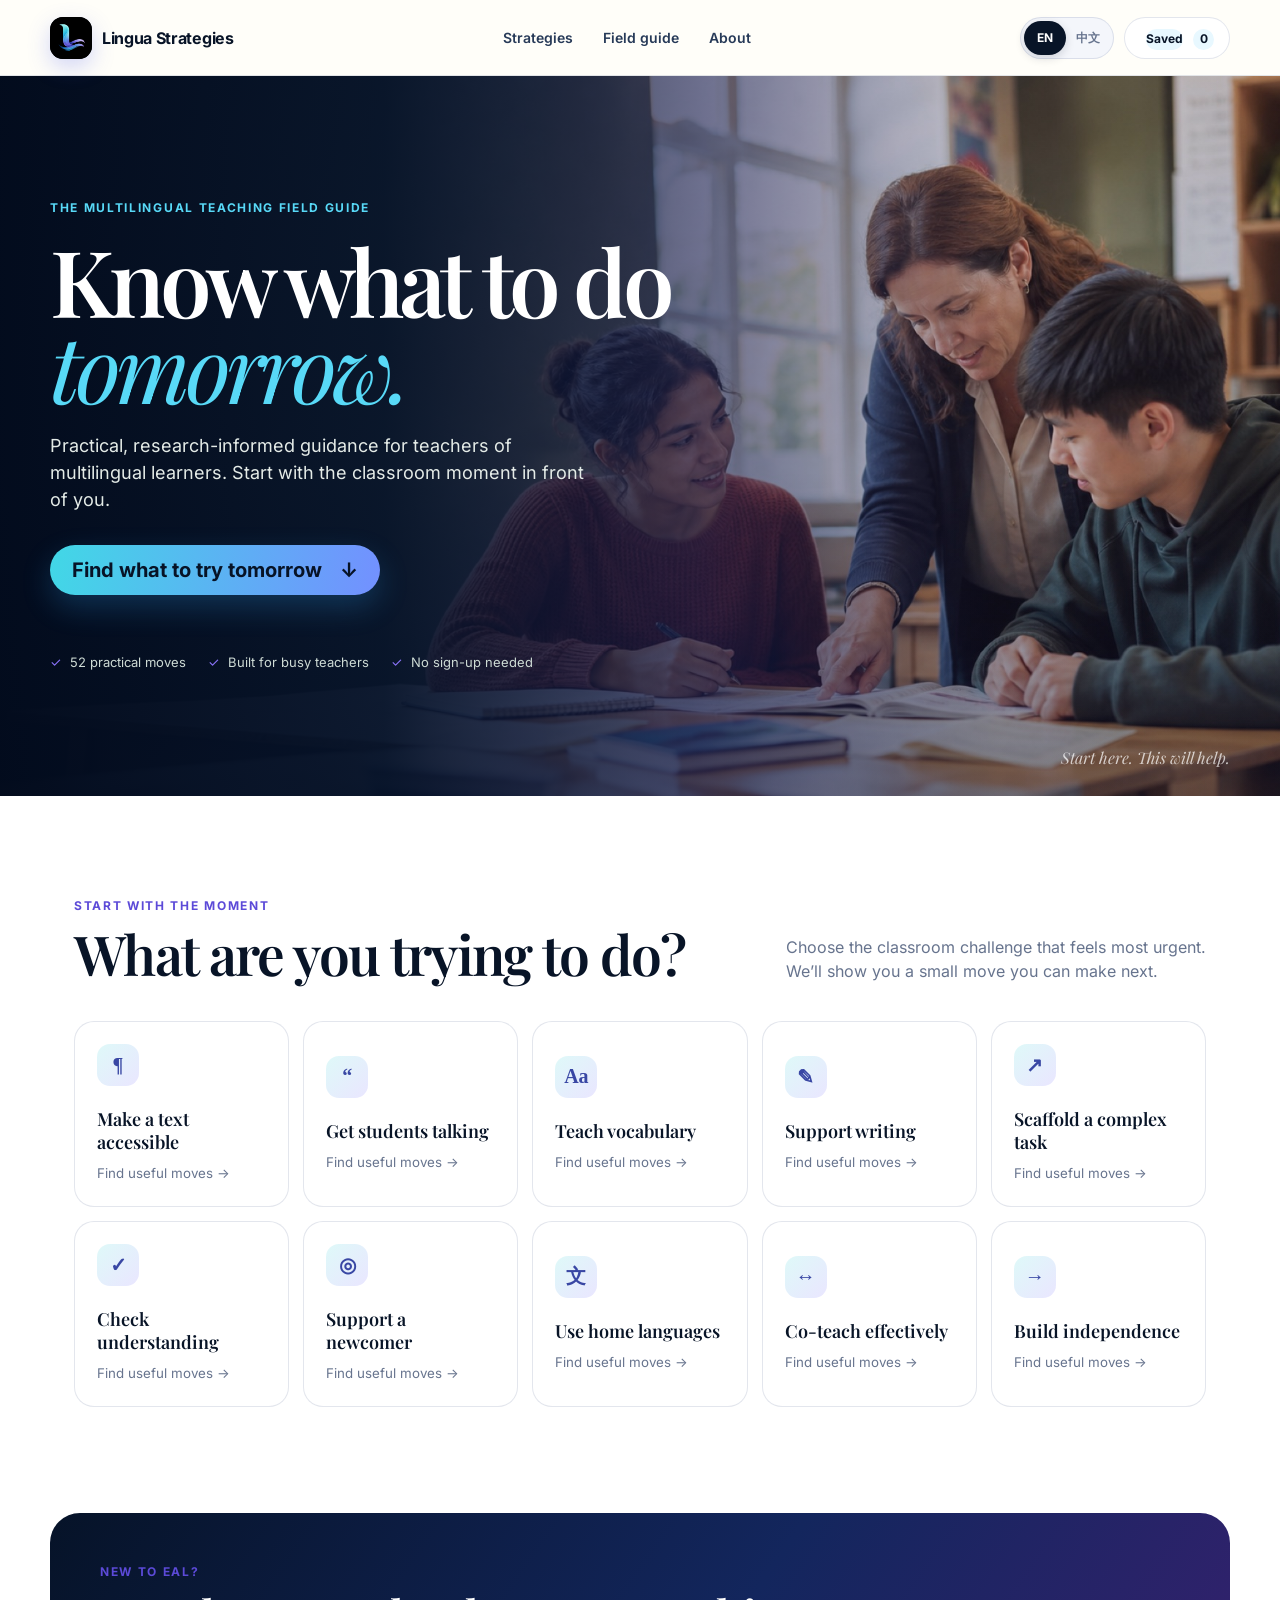
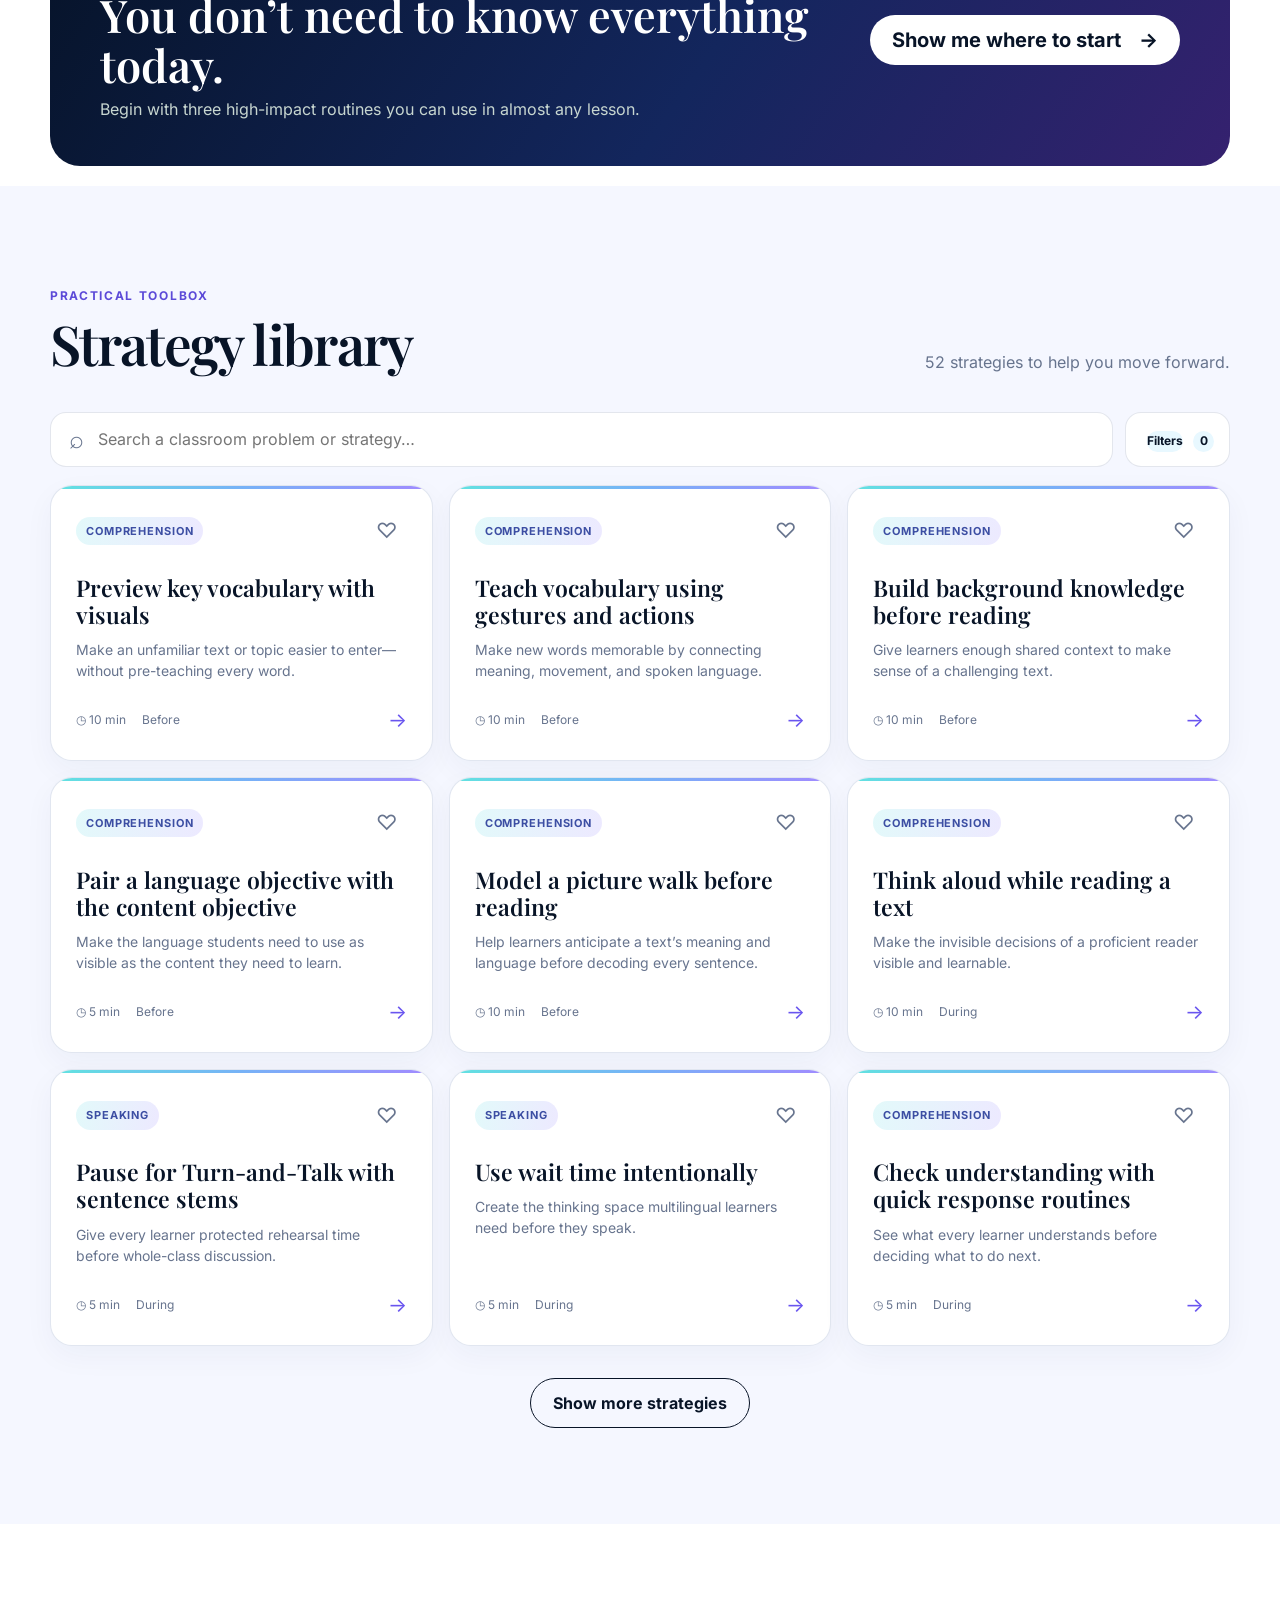
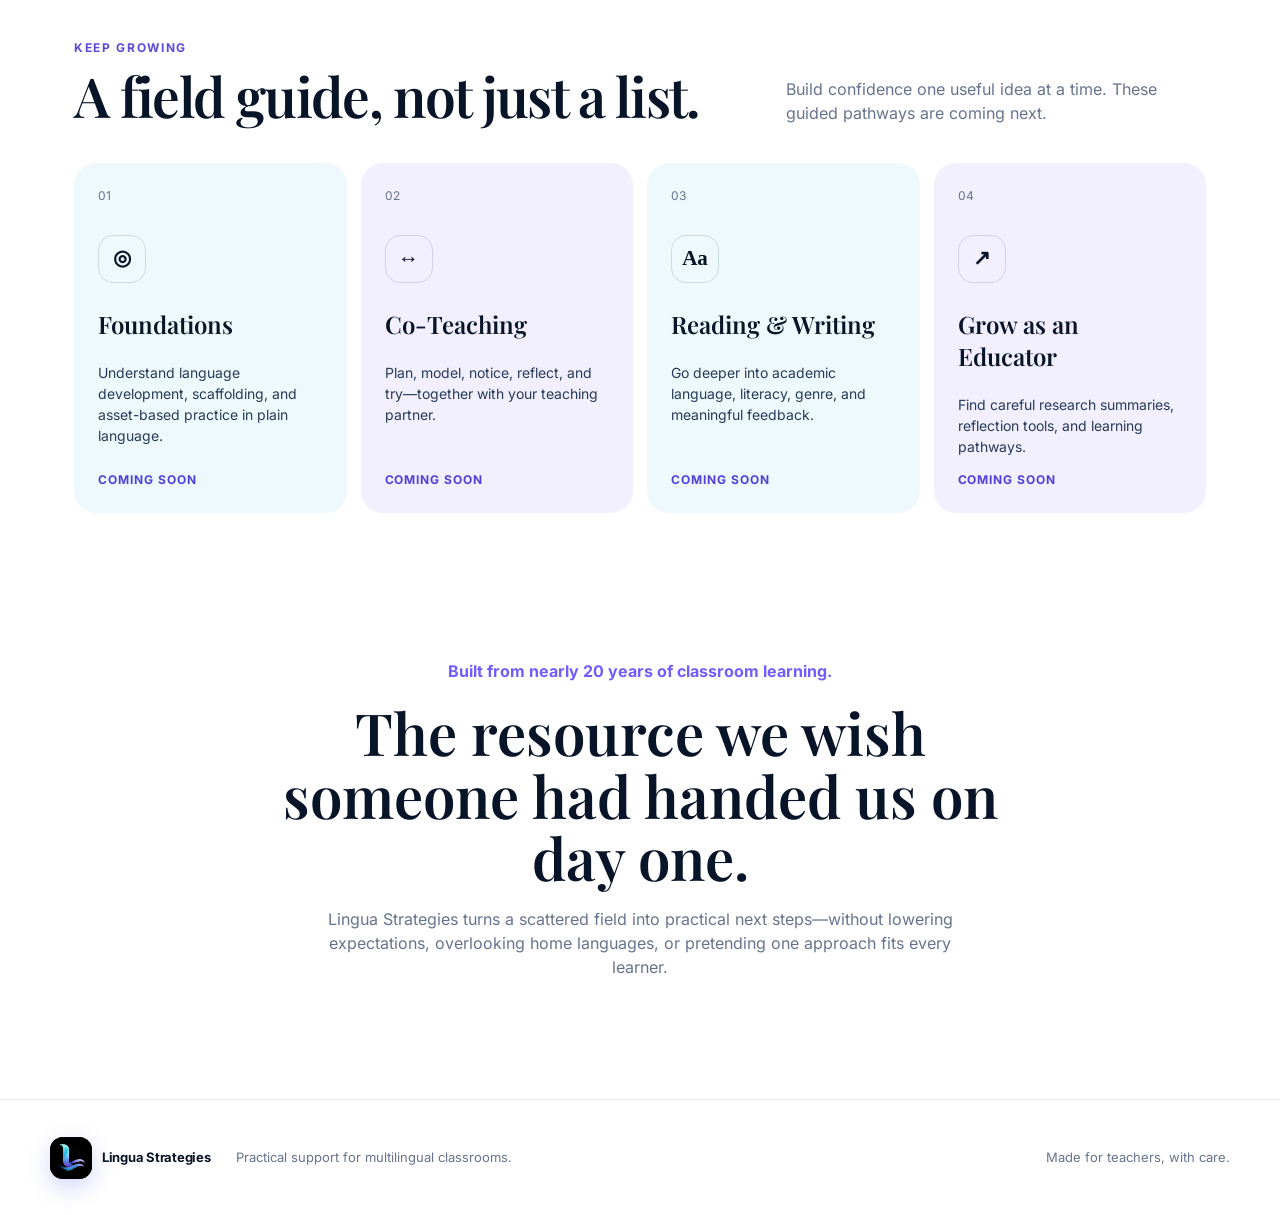
==== index.html @ c23dcd8a "Launch Lingua Strategies bilingual field guide" ====
<!doctype html>
<html lang="en">
<head>
  <meta charset="UTF-8" />
  <meta name="viewport" content="width=device-width, initial-scale=1.0" />
  <meta name="description" content="Practical, research-informed guidance for teachers of multilingual learners." />
  <title>Lingua Strategies — Know what to try tomorrow</title>
  <link rel="stylesheet" href="styles.css" />
</head>
<body>
  <header class="site-header">
    <a class="brand" href="#home" aria-label="Lingua Strategies home"><span class="brand-mark"><img src="assets/lingua-logo.png" alt="" width="40" height="40" /></span><span>Lingua Strategies</span></a>
    <nav aria-label="Main navigation">
      <a href="#strategies" data-en="Strategies" data-zh="教学策略">Strategies</a><a href="#field-guide" data-en="Field guide" data-zh="成长指南">Field guide</a><a href="#about" data-en="About" data-zh="关于">About</a>
    </nav>
    <div class="header-actions"><div class="language-switch" role="group" aria-label="Language"><button type="button" data-locale="en" class="active">EN</button><button type="button" data-locale="zh">中文</button></div><button class="saved-button" id="savedButton" type="button" aria-label="Show saved strategies"><span id="savedLabel">Saved</span> <span id="savedCount">0</span></button></div>
  </header>

  <main>
    <section class="hero" id="home">
      <div class="hero-content">
        <div class="eyebrow" data-en="The multilingual teaching field guide" data-zh="多语言学习者教学指南">The multilingual teaching field guide</div>
        <h1 data-en="Know what to do&lt;br&gt;&lt;em&gt;tomorrow.&lt;/em&gt;" data-zh="明天的课堂，&lt;br&gt;&lt;em&gt;从容有方法。&lt;/em&gt;">Know what to do<br><em>tomorrow.</em></h1>
        <p data-en="Practical, research-informed guidance for teachers of multilingual learners. Start with the classroom moment in front of you." data-zh="为多语言学习者教师提供实用、基于研究的教学建议。从眼前真实的课堂情境出发。">Practical, research-informed guidance for teachers of multilingual learners. Start with the classroom moment in front of you.</p>
        <a class="primary-button" href="#needs"><span data-en="Find what to try tomorrow" data-zh="找到明天就能尝试的方法">Find what to try tomorrow</span> <span aria-hidden="true">↓</span></a>
        <div class="trust-line"><span data-en="52 practical moves" data-zh="52 个实用策略">52 practical moves</span><span data-en="Built for busy teachers" data-zh="为忙碌的教师设计">Built for busy teachers</span><span data-en="No sign-up needed" data-zh="无需注册">No sign-up needed</span></div>
      </div>
      <div class="hero-credit" aria-hidden="true">Start here. This will help.</div>
    </section>

    <section class="needs-section" id="needs">
      <div class="section-heading">
        <div><span class="kicker" data-en="Start with the moment" data-zh="从真实情境开始">Start with the moment</span><h2 data-en="What are you trying to do?" data-zh="你现在想解决什么问题？">What are you trying to do?</h2></div>
        <p data-en="Choose the classroom challenge that feels most urgent. We’ll show you a small move you can make next." data-zh="选择眼下最需要解决的课堂问题，我们会推荐一个可以马上采取的小行动。">Choose the classroom challenge that feels most urgent. We’ll show you a small move you can make next.</p>
      </div>
      <div class="needs-grid" id="needsGrid"></div>
    </section>

    <section class="tomorrow-banner" aria-label="New teacher starting point">
      <div><span class="kicker" data-en="New to EAL?" data-zh="刚开始从事 EAL 教学？">New to EAL?</span><h2 data-en="You don’t need to know everything today." data-zh="你不需要今天就掌握一切。">You don’t need to know everything today.</h2><p data-en="Begin with three high-impact routines you can use in almost any lesson." data-zh="先从三个几乎适用于任何课堂的高效常规开始。">Begin with three high-impact routines you can use in almost any lesson.</p></div>
      <button class="light-button" id="starterButton" type="button"><span data-en="Show me where to start" data-zh="告诉我从哪里开始">Show me where to start</span> <span>→</span></button>
    </section>

    <section class="library-section" id="strategies">
      <div class="section-heading library-heading">
        <div><span class="kicker" data-en="Practical toolbox" data-zh="实用工具箱">Practical toolbox</span><h2 data-en="Strategy library" data-zh="教学策略库">Strategy library</h2></div>
        <p id="resultSummary">Explore all 52 classroom-tested moves.</p>
      </div>
      <div class="search-row">
        <label class="search-box"><span aria-hidden="true">⌕</span><span class="sr-only">Search strategies</span><input id="searchInput" type="search" placeholder="Search a classroom problem or strategy…" /></label>
        <button class="filter-toggle" id="filterToggle" type="button" aria-expanded="false"><span id="filterLabel">Filters</span> <span id="activeFilterCount">0</span></button>
      </div>
      <div class="filter-panel" id="filterPanel" hidden><div id="categoryFilters"></div><button class="text-button" id="clearFilters" type="button">Clear filters</button></div>
      <div class="strategy-grid" id="strategyGrid"></div>
      <div class="empty-state" id="emptyState" hidden><span>⌕</span><h3>No exact match yet</h3><p>Try a broader word like “talk”, “writing”, or “scaffold”.</p><button class="secondary-button" id="resetSearch" type="button">Show all strategies</button></div>
      <button class="secondary-button load-more" id="loadMore" type="button" data-en="Show more strategies" data-zh="显示更多策略">Show more strategies</button>
    </section>

    <section class="field-guide" id="field-guide">
      <div class="section-heading"><div><span class="kicker" data-en="Keep growing" data-zh="持续成长">Keep growing</span><h2 data-en="A field guide, not just a list." data-zh="不只是一份清单，更是一份成长指南。">A field guide, not just a list.</h2></div><p data-en="Build confidence one useful idea at a time. These guided pathways are coming next." data-zh="每次掌握一个实用方法，逐步建立信心。更多引导式学习路径即将推出。">Build confidence one useful idea at a time. These guided pathways are coming next.</p></div>
      <div class="guide-grid">
        <article><span>01</span><div class="guide-icon">◎</div><h3 data-en="Foundations" data-zh="基础知识">Foundations</h3><p data-en="Understand language development, scaffolding, and asset-based practice in plain language." data-zh="用清晰语言理解语言发展、学习支架和优势取向教学。">Understand language development, scaffolding, and asset-based practice in plain language.</p><span class="coming" data-en="Coming soon" data-zh="即将推出">Coming soon</span></article>
        <article><span>02</span><div class="guide-icon">↔</div><h3 data-en="Co-Teaching" data-zh="协同教学">Co-Teaching</h3><p data-en="Plan, model, notice, reflect, and try—together with your teaching partner." data-zh="与教学搭档一起计划、示范、观察、反思和尝试。">Plan, model, notice, reflect, and try—together with your teaching partner.</p><span class="coming" data-en="Coming soon" data-zh="即将推出">Coming soon</span></article>
        <article><span>03</span><div class="guide-icon">Aa</div><h3 data-en="Reading &amp; Writing" data-zh="阅读与写作">Reading & Writing</h3><p data-en="Go deeper into academic language, literacy, genre, and meaningful feedback." data-zh="深入学习学术语言、读写能力、文体和有意义的反馈。">Go deeper into academic language, literacy, genre, and meaningful feedback.</p><span class="coming" data-en="Coming soon" data-zh="即将推出">Coming soon</span></article>
        <article><span>04</span><div class="guide-icon">↗</div><h3 data-en="Grow as an Educator" data-zh="教师专业成长">Grow as an Educator</h3><p data-en="Find careful research summaries, reflection tools, and learning pathways." data-zh="寻找严谨的研究摘要、反思工具和专业学习路径。">Find careful research summaries, reflection tools, and learning pathways.</p><span class="coming" data-en="Coming soon" data-zh="即将推出">Coming soon</span></article>
      </div>
    </section>

    <section class="about" id="about"><p data-en="Built from nearly 20 years of classroom learning." data-zh="凝聚近二十年的课堂学习与实践。">Built from nearly 20 years of classroom learning.</p><h2 data-en="The resource we wish someone had handed us on day one." data-zh="这是我们希望入行第一天就有人交到手中的资源。">The resource we wish someone had handed us on day one.</h2><p data-en="Lingua Strategies turns a scattered field into practical next steps—without lowering expectations, overlooking home languages, or pretending one approach fits every learner." data-zh="Lingua Strategies 将分散的专业知识转化为清晰可行的下一步——不降低期望，不忽视家庭语言，也不假设一种方法适合所有学生。">Lingua Strategies turns a scattered field into practical next steps—without lowering expectations, overlooking home languages, or pretending one approach fits every learner.</p></section>
  </main>

  <footer><a class="brand" href="#home"><span class="brand-mark"><img src="assets/lingua-logo.png" alt="" width="40" height="40" /></span><span>Lingua Strategies</span></a><p data-en="Practical support for multilingual classrooms." data-zh="为多语言课堂提供实用支持。">Practical support for multilingual classrooms.</p><span data-en="Made for teachers, with care." data-zh="为教师用心制作。">Made for teachers, with care.</span></footer>

  <dialog id="strategyDialog" aria-labelledby="dialogTitle"><div id="dialogContent"></div></dialog>
  <div class="toast" id="toast" role="status" aria-live="polite"></div>
  <script src="zh.js"></script>
  <script src="app.js"></script>
</body>
</html>
---- styles.css ----
:root{--ink:#17352d;--ink-2:#35534a;--muted:#687d76;--cream:#f7f5ed;--paper:#fffef9;--mint:#dfece3;--sage:#8da899;--orange:#d7683b;--orange-dark:#ae4925;--line:#dfe4dc;--shadow:0 20px 60px rgba(31,55,45,.12);--radius:24px}*{box-sizing:border-box}html{scroll-behavior:smooth}body{margin:0;background:var(--paper);color:var(--ink);font-family:-apple-system,BlinkMacSystemFont,"Segoe UI",sans-serif;line-height:1.5}button,input{font:inherit}button,a{touch-action:manipulation}.site-header{height:76px;display:flex;align-items:center;justify-content:space-between;padding:0 max(24px,calc((100vw - 1180px)/2));background:rgba(255,254,249,.9);backdrop-filter:blur(16px);border-bottom:1px solid var(--line);position:sticky;top:0;z-index:20}.brand{display:flex;align-items:center;gap:10px;color:var(--ink);font-weight:750;text-decoration:none}.brand-mark{display:grid;place-items:center;width:35px;height:35px;border-radius:11px;background:var(--ink);color:white;font-family:Georgia,serif;font-size:14px}.site-header nav{display:flex;gap:30px}.site-header nav a{color:var(--ink-2);text-decoration:none;font-size:14px;font-weight:600}.saved-button,.filter-toggle{height:42px;border:1px solid var(--line);border-radius:999px;background:white;color:var(--ink);padding:0 15px;font-weight:650}.saved-button span,.filter-toggle span{display:inline-grid;place-items:center;min-width:21px;height:21px;margin-left:6px;border-radius:999px;background:var(--mint);font-size:12px}.hero{min-height:680px;padding:105px 24px 70px;text-align:center;background:radial-gradient(circle at 50% 10%,#edf2e8 0,transparent 45%),var(--cream)}.eyebrow,.kicker{text-transform:uppercase;letter-spacing:.14em;font-size:12px;font-weight:800;color:var(--orange)}.hero h1{max-width:920px;margin:20px auto 24px;font:600 clamp(47px,7vw,82px)/1.02 Georgia,serif;letter-spacing:-.045em}.hero h1 em{font-weight:400;color:var(--orange)}.hero>p{max-width:650px;margin:0 auto 32px;color:var(--ink-2);font-size:18px}.primary-button,.secondary-button,.light-button{display:inline-flex;align-items:center;justify-content:center;gap:18px;min-height:50px;padding:0 22px;border-radius:999px;border:0;font-weight:750;text-decoration:none;cursor:pointer}.primary-button{background:var(--ink);color:white}.primary-button:hover{background:#244a3f}.primary-button span,.light-button span{font-size:20px}.trust-line{display:flex;justify-content:center;gap:30px;margin-top:60px;color:var(--muted);font-size:13px}.trust-line span:before{content:'✓';color:var(--orange);margin-right:8px}.needs-section,.library-section,.field-guide{max-width:1180px;margin:auto;padding:96px 24px}.section-heading{display:flex;justify-content:space-between;align-items:end;gap:40px;margin-bottom:38px}.section-heading h2{margin:8px 0 0;font:600 clamp(36px,5vw,55px)/1.08 Georgia,serif;letter-spacing:-.03em}.section-heading>p{max-width:420px;color:var(--muted);margin:0}.needs-grid{display:grid;grid-template-columns:repeat(5,1fr);gap:14px}.need-card{min-height:176px;text-align:left;padding:22px;border:1px solid var(--line);border-radius:20px;background:var(--paper);cursor:pointer;color:var(--ink);transition:.2s ease}.need-card:hover{transform:translateY(-3px);border-color:var(--sage);box-shadow:0 12px 30px rgba(31,55,45,.09)}.need-card .icon{display:grid;place-items:center;width:42px;height:42px;border-radius:13px;background:var(--mint);font:600 20px Georgia,serif}.need-card h3{font:600 18px/1.25 Georgia,serif;margin:22px 0 7px}.need-card small{color:var(--muted)}.tomorrow-banner{max-width:1180px;margin:10px auto 20px;padding:45px 50px;display:flex;align-items:center;justify-content:space-between;gap:30px;border-radius:30px;background:var(--ink);color:white}.tomorrow-banner h2{font:600 clamp(30px,4vw,45px)/1.1 Georgia,serif;margin:8px 0}.tomorrow-banner p{color:#c7d6d0;margin:0}.light-button{background:#fff;color:var(--ink);white-space:nowrap}.library-section{max-width:none;background:var(--cream);padding-left:max(24px,calc((100vw - 1180px)/2));padding-right:max(24px,calc((100vw - 1180px)/2))}.search-row{display:flex;gap:12px;margin-bottom:18px}.search-box{flex:1;height:55px;display:flex;align-items:center;gap:12px;padding:0 18px;border:1px solid var(--line);border-radius:16px;background:white}.search-box span{font-size:25px;color:var(--muted)}.search-box input{width:100%;border:0;outline:0;background:transparent;color:var(--ink);font-size:16px}.filter-toggle{height:55px;border-radius:16px}.filter-panel{padding:16px 0 24px}.filter-panel>div{display:flex;gap:8px;flex-wrap:wrap}.filter-chip{padding:9px 14px;border:1px solid var(--line);background:white;border-radius:999px;color:var(--ink-2);cursor:pointer}.filter-chip.active{background:var(--ink);color:white;border-color:var(--ink)}.text-button{border:0;background:none;color:var(--orange-dark);font-weight:700;margin-top:14px;cursor:pointer}.strategy-grid{display:grid;grid-template-columns:repeat(3,1fr);gap:16px}.strategy-card{min-height:270px;padding:25px;display:flex;flex-direction:column;border:1px solid var(--line);border-radius:22px;background:var(--paper);transition:.2s ease;cursor:pointer}.strategy-card:hover{transform:translateY(-3px);box-shadow:0 15px 35px rgba(31,55,45,.09)}.card-top{display:flex;align-items:center;justify-content:space-between}.tag{display:inline-flex;padding:6px 10px;border-radius:999px;background:var(--mint);font-size:11px;text-transform:uppercase;letter-spacing:.08em;font-weight:800}.save-icon{width:40px;height:40px;border:0;border-radius:50%;background:transparent;font-size:21px;color:var(--muted);cursor:pointer}.save-icon.saved{color:var(--orange)}.strategy-card h3{font:600 23px/1.18 Georgia,serif;margin:23px 0 11px}.strategy-card p{color:var(--muted);font-size:14px;margin:0}.card-meta{display:flex;align-items:center;gap:16px;margin-top:auto;padding-top:24px;font-size:12px;color:var(--muted)}.card-arrow{margin-left:auto;color:var(--orange);font-size:20px}.load-more{display:flex;margin:32px auto 0;border:1px solid var(--ink);background:transparent;color:var(--ink)}.empty-state{text-align:center;padding:70px 0}.empty-state>span{font-size:38px}.secondary-button{border:1px solid var(--ink);background:transparent;color:var(--ink)}.field-guide{padding-top:110px}.guide-grid{display:grid;grid-template-columns:repeat(4,1fr);gap:14px}.guide-grid article{min-height:320px;padding:24px;border-radius:22px;background:#edf2ea;display:flex;flex-direction:column}.guide-grid article:nth-child(even){background:#f3eee4}.guide-grid article>span:first-child{font-size:12px;color:var(--muted)}.guide-icon{display:grid;place-items:center;width:48px;height:48px;border:1px solid rgba(23,53,45,.15);border-radius:15px;margin-top:30px;font:600 21px Georgia,serif}.guide-grid h3{font:600 24px Georgia,serif;margin:25px 0 8px}.guide-grid p{color:var(--ink-2);font-size:14px}.coming{margin-top:auto;color:var(--orange-dark);font-size:12px;font-weight:750;text-transform:uppercase;letter-spacing:.08em}.about{text-align:center;max-width:850px;margin:50px auto 120px;padding:0 24px}.about>p:first-child{color:var(--orange);font-weight:750}.about h2{font:600 clamp(35px,5vw,58px)/1.08 Georgia,serif;margin:18px 0}.about>p:last-child{max-width:680px;margin:auto;color:var(--muted)}footer{padding:35px max(24px,calc((100vw - 1180px)/2));border-top:1px solid var(--line);display:flex;align-items:center;gap:25px;color:var(--muted);font-size:13px}footer>span{margin-left:auto}dialog{width:min(760px,calc(100% - 28px));max-height:90vh;padding:0;border:0;border-radius:28px;box-shadow:var(--shadow);color:var(--ink)}dialog::backdrop{background:rgba(15,31,26,.55);backdrop-filter:blur(5px)}.dialog-shell{padding:36px}.dialog-close{float:right;width:44px;height:44px;border:0;border-radius:50%;background:var(--cream);font-size:22px;cursor:pointer}.dialog-kicker{color:var(--orange);font-size:12px;text-transform:uppercase;letter-spacing:.1em;font-weight:800}.dialog-shell h2{font:600 clamp(33px,5vw,48px)/1.08 Georgia,serif;margin:14px 0}.dialog-lead{font-size:17px;color:var(--ink-2);max-width:620px}.dialog-meta{display:flex;gap:10px;flex-wrap:wrap;margin:24px 0}.dialog-meta span{padding:7px 11px;border-radius:999px;background:var(--cream);font-size:12px}.tabs{display:flex;gap:25px;border-bottom:1px solid var(--line);margin:30px 0 26px}.tab{padding:12px 0;border:0;border-bottom:2px solid transparent;background:none;color:var(--muted);font-weight:750;cursor:pointer}.tab.active{color:var(--ink);border-bottom-color:var(--orange)}.panel h3{font:600 22px Georgia,serif;margin:28px 0 12px}.steps{list-style:none;padding:0;counter-reset:steps}.steps li{counter-increment:steps;display:flex;gap:14px;margin:14px 0}.steps li:before{content:counter(steps);flex:0 0 30px;height:30px;display:grid;place-items:center;background:var(--mint);border-radius:50%;font-size:12px;font-weight:800}.script{padding:19px;border-left:3px solid var(--orange);background:var(--cream);border-radius:0 14px 14px 0;font-family:Georgia,serif;font-size:17px}.try-box{background:var(--ink);color:white;padding:24px;border-radius:20px;margin-top:30px}.try-box .kicker{color:#f0a37f}.try-box h3{margin:7px 0}.try-box p{color:#d8e3df}.toast{position:fixed;left:50%;bottom:26px;transform:translate(-50%,20px);background:var(--ink);color:white;padding:12px 18px;border-radius:999px;opacity:0;pointer-events:none;transition:.2s;z-index:50;font-size:14px}.toast.show{opacity:1;transform:translate(-50%,0)}.sr-only{position:absolute;width:1px;height:1px;padding:0;margin:-1px;overflow:hidden;clip:rect(0,0,0,0);white-space:nowrap;border:0}
@media(max-width:900px){.needs-grid{grid-template-columns:repeat(2,1fr)}.strategy-grid{grid-template-columns:repeat(2,1fr)}.guide-grid{grid-template-columns:repeat(2,1fr)}.site-header nav{display:none}.tomorrow-banner{margin-left:20px;margin-right:20px}.section-heading{align-items:start;flex-direction:column}.section-heading>p{max-width:620px}.hero{min-height:620px}}
@media(max-width:600px){.site-header{height:66px;padding:0 16px}.saved-button{font-size:0}.saved-button span{font-size:12px}.hero{min-height:600px;padding:85px 20px 55px}.hero h1{font-size:49px}.hero>p{font-size:16px}.trust-line{gap:10px;flex-wrap:wrap;margin-top:42px}.needs-section,.library-section,.field-guide{padding:72px 18px}.needs-grid,.strategy-grid,.guide-grid{grid-template-columns:1fr}.need-card{min-height:130px}.tomorrow-banner{padding:34px 26px;align-items:start;flex-direction:column;border-radius:24px}.light-button{width:100%}.search-row{align-items:stretch}.filter-toggle{width:58px;font-size:0;padding:0}.filter-toggle:before{content:'☷';font-size:20px}.filter-toggle span{font-size:11px}.strategy-card{min-height:245px}.guide-grid article{min-height:260px}.dialog-shell{padding:24px 20px 32px}.dialog-shell h2{font-size:35px}footer{align-items:flex-start;flex-direction:column}footer>span{margin-left:0}}
@media(prefers-reduced-motion:reduce){html{scroll-behavior:auto}*{transition:none!important}}

/* Immersive hero: fast first impression, one promise, one action. */
.hero{min-height:720px;position:relative;display:flex;align-items:center;padding:90px max(24px,calc((100vw - 1180px)/2));overflow:hidden;text-align:left;background:#314a40 url('assets/teacher-hero.jpg') center/cover no-repeat;color:white}
.hero:before{content:'';position:absolute;inset:0;background:linear-gradient(90deg,rgba(16,39,32,.98) 0%,rgba(21,48,40,.91) 28%,rgba(22,49,41,.58) 52%,rgba(22,49,41,.08) 76%),linear-gradient(0deg,rgba(12,32,26,.3),transparent 45%)}
.hero-content{position:relative;z-index:1;width:min(650px,55vw)}
.hero .eyebrow{color:#f0a17d}
.hero h1{max-width:680px;margin:20px 0 24px;font-size:clamp(60px,7.2vw,98px);line-height:.93;letter-spacing:-.055em}
.hero-content>p{max-width:540px;margin:0 0 32px;color:#e4ebe7;font-size:18px}
.hero .primary-button{background:#fff;color:var(--ink)}
.hero .primary-button:hover{background:#edf4ef}
.hero .trust-line{justify-content:flex-start;flex-wrap:wrap;gap:22px;margin-top:58px;color:#cedbd5}
.hero .trust-line span:before{color:#f0a17d}
.hero-credit{position:absolute;z-index:1;right:max(24px,calc((100vw - 1180px)/2));bottom:28px;color:rgba(255,255,255,.72);font:italic 16px Georgia,serif}

@media(max-width:900px){.hero{min-height:660px;background-position:58% center}.hero:before{background:linear-gradient(90deg,rgba(16,39,32,.97),rgba(20,46,38,.74) 62%,rgba(20,46,38,.25))}.hero-content{width:min(620px,72vw)}}
@media(max-width:600px){.hero{min-height:690px;padding:76px 20px 54px;align-items:flex-end;background-position:64% center}.hero:before{background:linear-gradient(0deg,rgba(13,34,28,.99) 0%,rgba(16,40,33,.94) 48%,rgba(17,42,34,.25) 90%)}.hero-content{width:100%}.hero h1{font-size:55px}.hero-content>p{font-size:16px;max-width:360px}.hero .primary-button{width:100%}.hero .trust-line{gap:8px 14px;margin-top:34px}.hero-credit{display:none}}

/* LinguaFlow palette */
:root{--ink:#081427;--ink-2:#273a58;--muted:#67748e;--cream:#f5f7ff;--paper:#fff;--mint:#e8f8ff;--sage:#55bdf5;--orange:#725cff;--orange-dark:#5040d8;--line:rgba(38,67,117,.13);--shadow:0 22px 65px rgba(23,40,84,.13)}
.brand-mark{background:linear-gradient(145deg,#1bd9d1 0%,#2697ed 45%,#7658ff 100%);box-shadow:0 7px 18px rgba(67,104,238,.24)}
.hero:before{background:linear-gradient(90deg,rgba(2,11,29,.99) 0%,rgba(4,17,40,.93) 30%,rgba(20,25,77,.58) 55%,rgba(38,19,78,.14) 78%),linear-gradient(0deg,rgba(3,10,28,.38),transparent 45%)}
.hero .eyebrow,.hero h1 em{color:#58d9f7}
.hero .trust-line span:before{color:#8d75ff}
.hero .primary-button{background:linear-gradient(100deg,#41d8e6,#7390ff);color:#071326;box-shadow:0 12px 30px rgba(47,158,238,.24)}
.hero .primary-button:hover{background:linear-gradient(100deg,#6be4ea,#927dff)}
.tomorrow-banner,.try-box{background:linear-gradient(125deg,#061328 0%,#13265d 56%,#35216f 100%)}
.strategy-card{position:relative;overflow:hidden;border-color:rgba(59,91,154,.15);box-shadow:0 10px 30px rgba(28,48,96,.045)}
.strategy-card:before{content:'';position:absolute;inset:0 0 auto;height:3px;background:linear-gradient(90deg,#1ed7d3,#3c91f3,#7958ff);opacity:.7}
.strategy-card:hover{border-color:rgba(91,99,240,.34);box-shadow:0 18px 42px rgba(37,55,120,.12)}
.tag{background:linear-gradient(100deg,rgba(36,210,218,.13),rgba(113,87,255,.13));color:#3c4ea3}
.card-arrow,.save-icon.saved{color:#6955ef}
.need-card .icon{background:linear-gradient(135deg,rgba(37,215,211,.15),rgba(112,88,255,.15));color:#3947a4}
.filter-chip.active{background:linear-gradient(100deg,#126b9a,#5c48d6);border-color:transparent}
.dialog-kicker,.kicker{color:#5c4ad8}
.tab.active{border-bottom-color:#6454e8}
.steps li:before{background:linear-gradient(135deg,#dffbfa,#e9e5ff);color:#30419d}
.script{border-left-color:#6757e8;background:#f5f7ff}
.guide-grid article:nth-child(odd){background:#edf9fc}.guide-grid article:nth-child(even){background:#f2efff}
@media(max-width:900px){.hero:before{background:linear-gradient(90deg,rgba(2,11,29,.98),rgba(12,23,62,.78) 64%,rgba(32,22,75,.28))}}
@media(max-width:600px){.hero:before{background:linear-gradient(0deg,rgba(2,11,29,.99) 0%,rgba(7,19,48,.95) 48%,rgba(25,20,69,.28) 90%)}}

/* Official Lingua typography and mark */
@font-face{font-family:'Inter';src:url('assets/fonts/inter-400.ttf') format('truetype');font-style:normal;font-weight:400;font-display:swap}
@font-face{font-family:'Inter';src:url('assets/fonts/inter-500.ttf') format('truetype');font-style:normal;font-weight:500;font-display:swap}
@font-face{font-family:'Inter';src:url('assets/fonts/inter-600.ttf') format('truetype');font-style:normal;font-weight:600;font-display:swap}
@font-face{font-family:'Inter';src:url('assets/fonts/inter-700.ttf') format('truetype');font-style:normal;font-weight:700;font-display:swap}
@font-face{font-family:'Playfair Display';src:url('assets/fonts/playfair-display-600.ttf') format('truetype');font-style:normal;font-weight:600;font-display:swap}
@font-face{font-family:'Playfair Display';src:url('assets/fonts/playfair-display-italic-400.ttf') format('truetype');font-style:italic;font-weight:400;font-display:swap}
body{font-family:'Inter',-apple-system,BlinkMacSystemFont,'Segoe UI',sans-serif}
.hero h1,.section-heading h2,.tomorrow-banner h2,.strategy-card h3,.guide-grid h3,.about h2,.dialog-shell h2,.panel h3,.need-card h3{font-family:'Playfair Display',Georgia,serif}
.brand{font-family:'Inter',sans-serif;font-weight:700;letter-spacing:-.02em}
.brand-mark{width:42px;height:42px;overflow:hidden;border-radius:13px;background:#050b16;box-shadow:0 8px 22px rgba(77,90,235,.25)}
.brand-mark img{display:block;width:100%;height:100%;object-fit:cover}
.script,.hero-credit{font-family:'Playfair Display',Georgia,serif}
@media(max-width:600px){.brand-mark{width:38px;height:38px;border-radius:12px}.brand-mark img{width:100%;height:100%}}
.header-actions{display:flex;align-items:center;gap:10px}.language-switch{display:flex;padding:3px;border:1px solid var(--line);border-radius:999px;background:#f4f6fb}.language-switch button{min-width:42px;height:34px;padding:0 10px;border:0;border-radius:999px;background:transparent;color:var(--muted);font-weight:700;font-size:12px;cursor:pointer}.language-switch button.active{background:#081427;color:white;box-shadow:0 3px 10px rgba(8,20,39,.16)}html[lang="zh-CN"] body{font-family:'Inter','PingFang SC','Microsoft YaHei',sans-serif}html[lang="zh-CN"] .hero h1,html[lang="zh-CN"] .section-heading h2,html[lang="zh-CN"] .tomorrow-banner h2,html[lang="zh-CN"] .strategy-card h3,html[lang="zh-CN"] .guide-grid h3,html[lang="zh-CN"] .about h2,html[lang="zh-CN"] .dialog-shell h2,html[lang="zh-CN"] .panel h3,html[lang="zh-CN"] .need-card h3{font-family:'PingFang SC','Microsoft YaHei',sans-serif;font-weight:700;letter-spacing:-.02em}html[lang="zh-CN"] .hero h1{line-height:1.05}html[lang="zh-CN"] .script{font-family:'PingFang SC','Microsoft YaHei',sans-serif}@media(max-width:700px){.header-actions{gap:6px}.language-switch button{min-width:36px;padding:0 7px}.saved-button{display:none}}
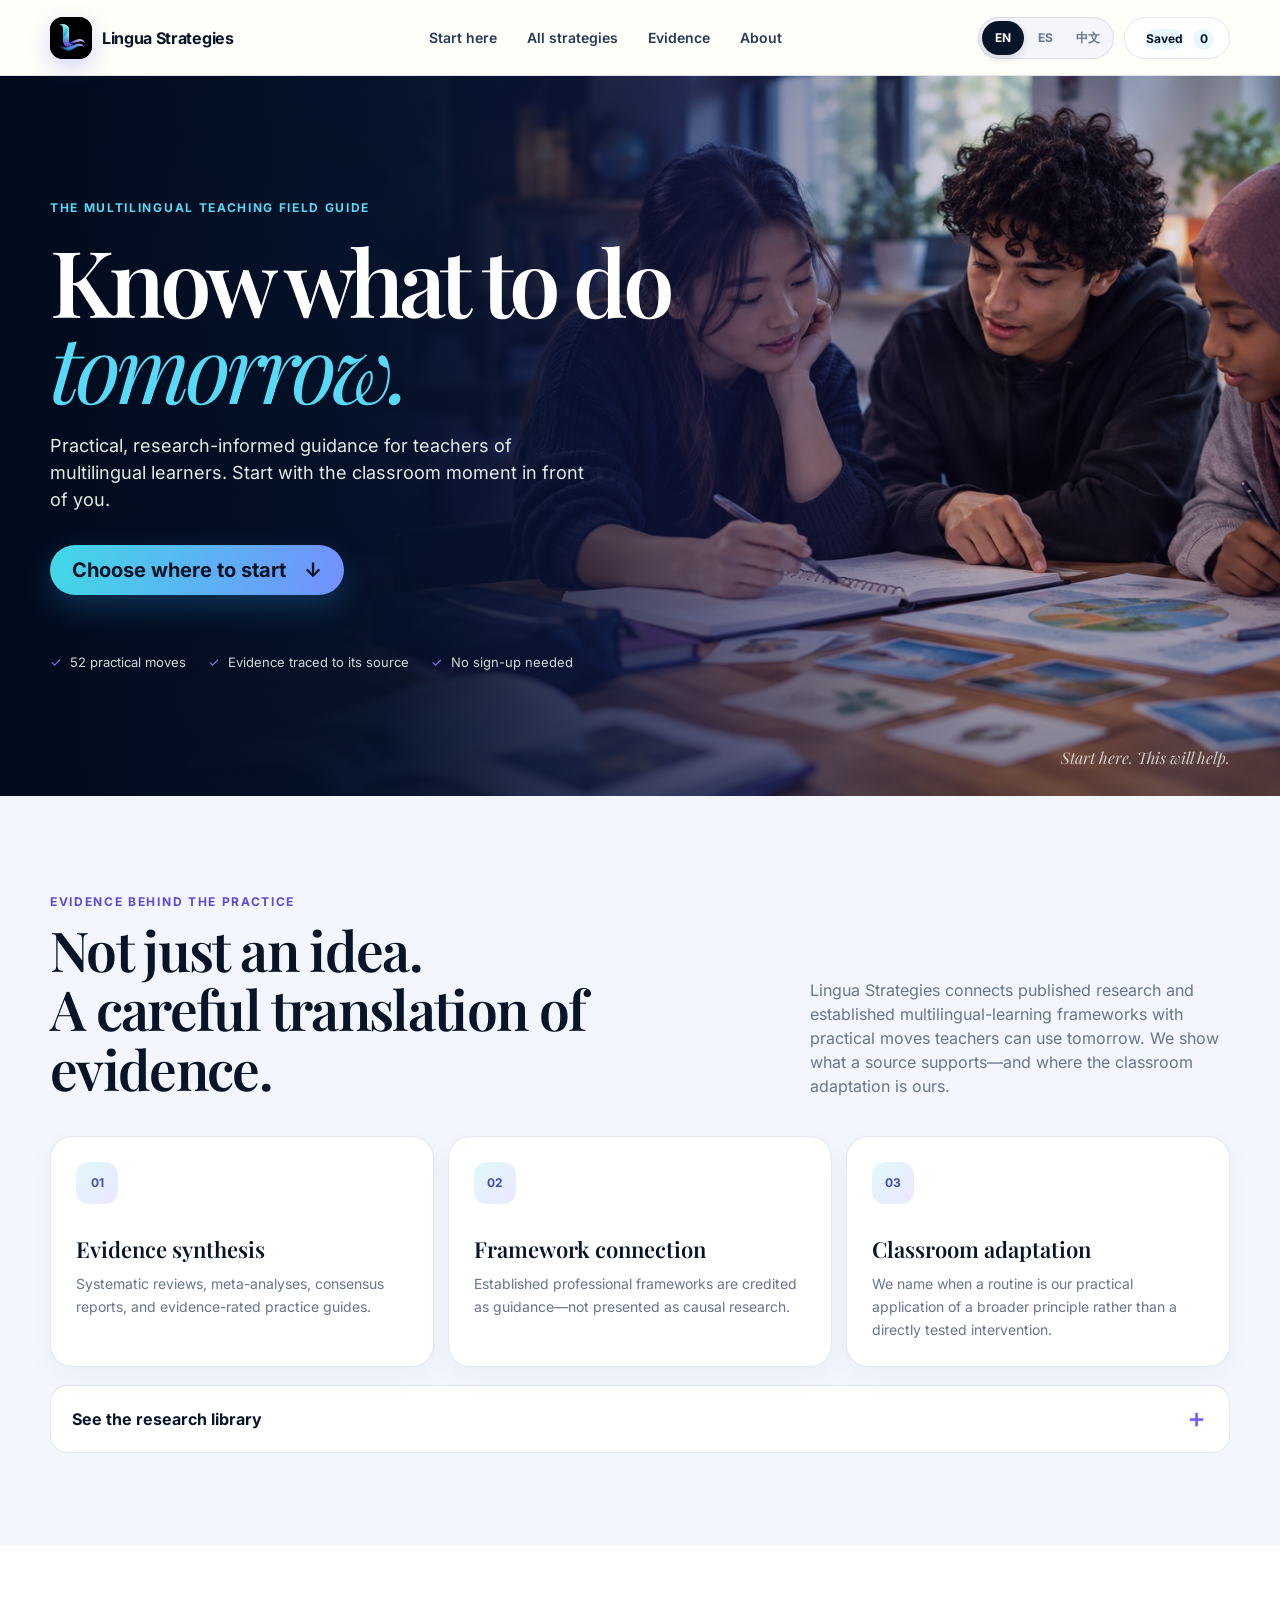
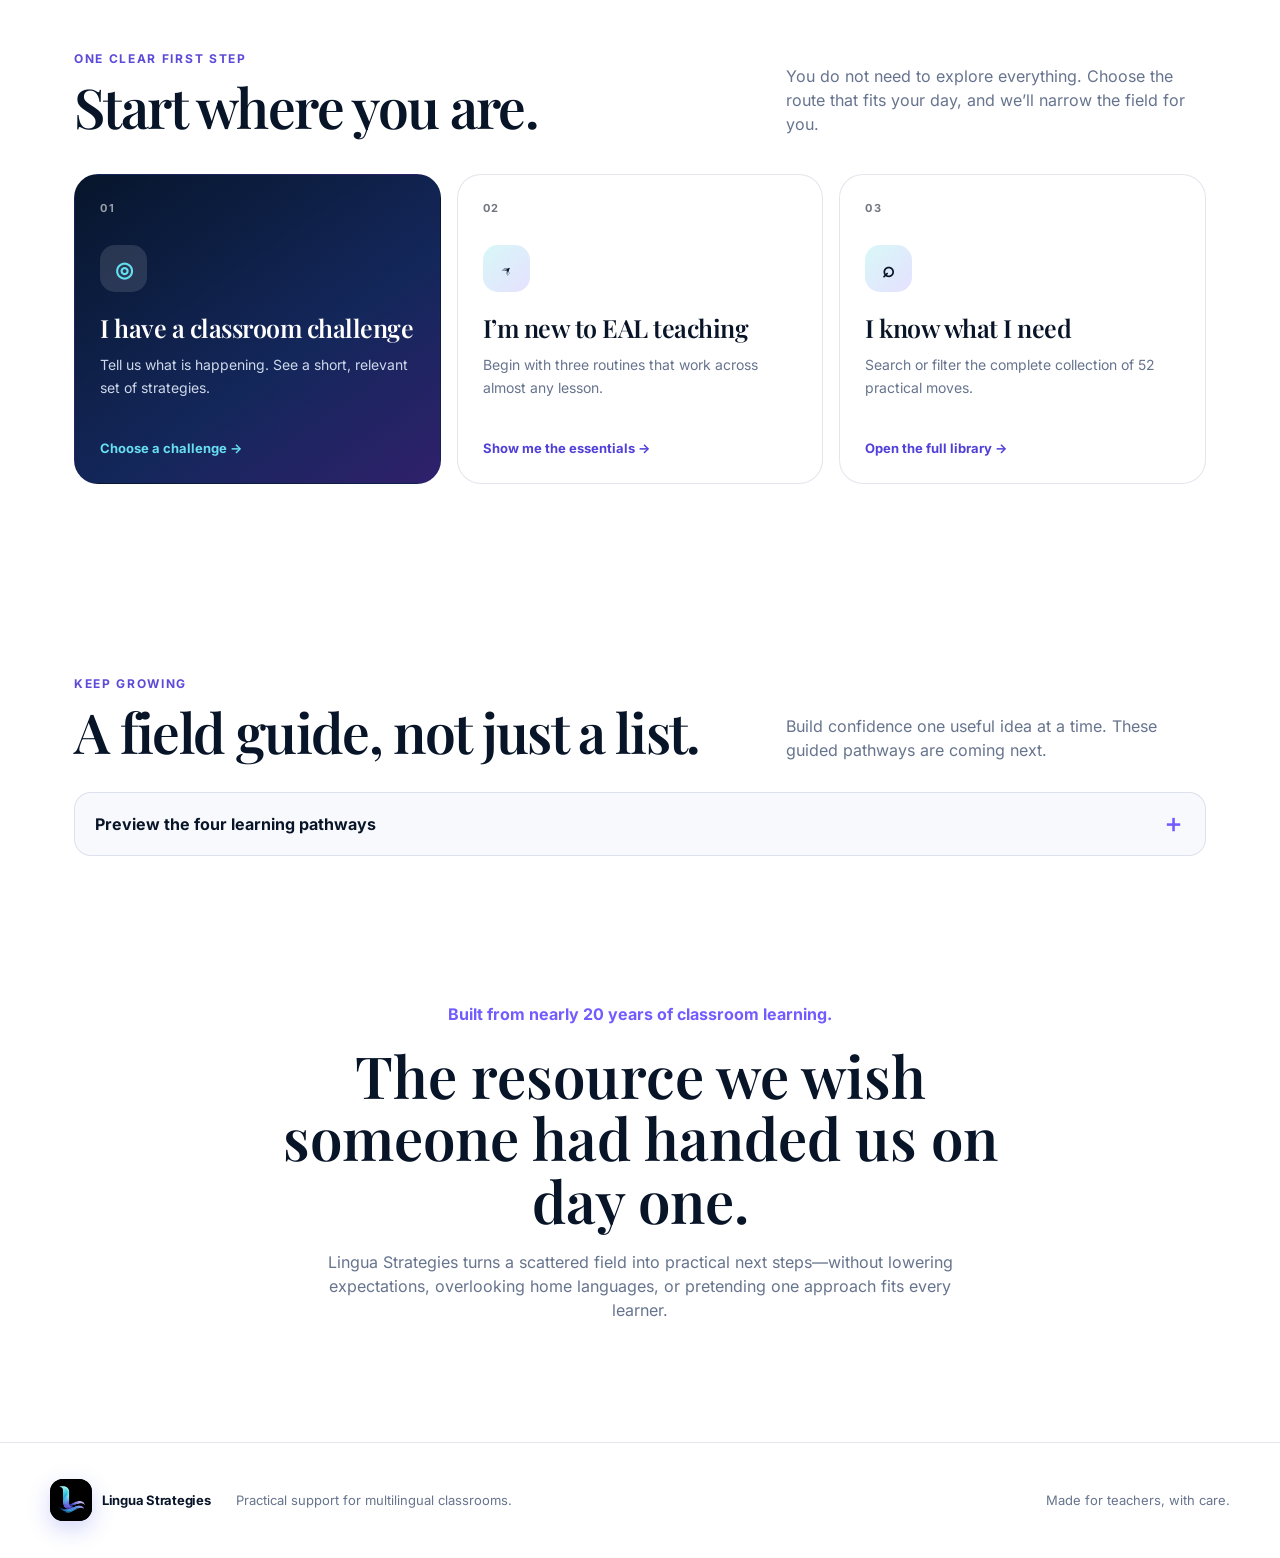
==== commit 994ad229: "Improve guidance flow, evidence, and localization" ====
--- a/index.html
+++ b/index.html
@@ -5,15 +5,15 @@
   <meta name="viewport" content="width=device-width, initial-scale=1.0" />
   <meta name="description" content="Practical, research-informed guidance for teachers of multilingual learners." />
   <title>Lingua Strategies — Know what to try tomorrow</title>
-  <link rel="stylesheet" href="styles.css" />
+  <link rel="stylesheet" href="styles.css?v=9" />
 </head>
 <body>
   <header class="site-header">
     <a class="brand" href="#home" aria-label="Lingua Strategies home"><span class="brand-mark"><img src="assets/lingua-logo.png" alt="" width="40" height="40" /></span><span>Lingua Strategies</span></a>
     <nav aria-label="Main navigation">
-      <a href="#strategies" data-en="Strategies" data-zh="教学策略">Strategies</a><a href="#field-guide" data-en="Field guide" data-zh="成长指南">Field guide</a><a href="#about" data-en="About" data-zh="关于">About</a>
+      <a href="#start" data-en="Start here" data-zh="从这里开始">Start here</a><a href="#strategies" id="libraryNav" data-en="All strategies" data-zh="全部策略">All strategies</a><a href="#evidence" data-en="Evidence" data-zh="研究依据">Evidence</a><a href="#about" data-en="About" data-zh="关于">About</a>
     </nav>
-    <div class="header-actions"><div class="language-switch" role="group" aria-label="Language"><button type="button" data-locale="en" class="active">EN</button><button type="button" data-locale="zh">中文</button></div><button class="saved-button" id="savedButton" type="button" aria-label="Show saved strategies"><span id="savedLabel">Saved</span> <span id="savedCount">0</span></button></div>
+    <div class="header-actions"><div class="language-switch" role="group" aria-label="Language"><button type="button" data-locale="en" class="active" aria-pressed="true">EN</button><button type="button" data-locale="es" aria-pressed="false">ES</button><button type="button" data-locale="zh" aria-pressed="false">中文</button></div><button class="saved-button" id="savedButton" type="button" aria-label="Show saved strategies"><span id="savedLabel">Saved</span> <span id="savedCount">0</span></button></div>
   </header>
 
   <main>
@@ -22,29 +22,54 @@
         <div class="eyebrow" data-en="The multilingual teaching field guide" data-zh="多语言学习者教学指南">The multilingual teaching field guide</div>
         <h1 data-en="Know what to do&lt;br&gt;&lt;em&gt;tomorrow.&lt;/em&gt;" data-zh="明天的课堂，&lt;br&gt;&lt;em&gt;从容有方法。&lt;/em&gt;">Know what to do<br><em>tomorrow.</em></h1>
         <p data-en="Practical, research-informed guidance for teachers of multilingual learners. Start with the classroom moment in front of you." data-zh="为多语言学习者教师提供实用、基于研究的教学建议。从眼前真实的课堂情境出发。">Practical, research-informed guidance for teachers of multilingual learners. Start with the classroom moment in front of you.</p>
-        <a class="primary-button" href="#needs"><span data-en="Find what to try tomorrow" data-zh="找到明天就能尝试的方法">Find what to try tomorrow</span> <span aria-hidden="true">↓</span></a>
-        <div class="trust-line"><span data-en="52 practical moves" data-zh="52 个实用策略">52 practical moves</span><span data-en="Built for busy teachers" data-zh="为忙碌的教师设计">Built for busy teachers</span><span data-en="No sign-up needed" data-zh="无需注册">No sign-up needed</span></div>
+        <a class="primary-button" href="#start"><span data-en="Choose where to start" data-zh="选择你的起点">Choose where to start</span> <span aria-hidden="true">↓</span></a>
+        <div class="trust-line"><span data-en="52 practical moves" data-zh="52 个实用策略">52 practical moves</span><span data-en="Evidence traced to its source" data-zh="每项依据均可追溯来源">Evidence traced to its source</span><span data-en="No sign-up needed" data-zh="无需注册">No sign-up needed</span></div>
       </div>
       <div class="hero-credit" aria-hidden="true">Start here. This will help.</div>
     </section>
 
-    <section class="needs-section" id="needs">
-      <div class="section-heading">
-        <div><span class="kicker" data-en="Start with the moment" data-zh="从真实情境开始">Start with the moment</span><h2 data-en="What are you trying to do?" data-zh="你现在想解决什么问题？">What are you trying to do?</h2></div>
-        <p data-en="Choose the classroom challenge that feels most urgent. We’ll show you a small move you can make next." data-zh="选择眼下最需要解决的课堂问题，我们会推荐一个可以马上采取的小行动。">Choose the classroom challenge that feels most urgent. We’ll show you a small move you can make next.</p>
+    <section class="evidence-section" id="evidence">
+      <div class="section-heading evidence-heading">
+        <div><span class="kicker" data-en="Evidence behind the practice" data-zh="实践背后的研究依据">Evidence behind the practice</span><h2 data-en="Not just an idea.&lt;br&gt;A careful translation of evidence." data-zh="不只是一个想法。&lt;br&gt;而是对研究证据的审慎转化。">Not just an idea.<br>A careful translation of evidence.</h2></div>
+        <p data-en="Lingua Strategies connects published research and established multilingual-learning frameworks with practical moves teachers can use tomorrow. We show what a source supports—and where the classroom adaptation is ours." data-zh="Lingua Strategies 将已发表研究和成熟的多语言学习框架，转化为教师明天就能使用的课堂行动。我们会说明来源支持什么，也会明确哪些内容是我们的课堂实践转化。">Lingua Strategies connects published research and established multilingual-learning frameworks with practical moves teachers can use tomorrow. We show what a source supports—and where the classroom adaptation is ours.</p>
       </div>
-      <div class="needs-grid" id="needsGrid"></div>
+      <div class="evidence-methods" aria-label="How evidence is described">
+        <article><span class="evidence-number">01</span><h3 data-en="Evidence synthesis" data-zh="研究综合">Evidence synthesis</h3><p data-en="Systematic reviews, meta-analyses, consensus reports, and evidence-rated practice guides." data-zh="系统综述、元分析、共识报告及带有证据等级的实践指南。">Systematic reviews, meta-analyses, consensus reports, and evidence-rated practice guides.</p></article>
+        <article><span class="evidence-number">02</span><h3 data-en="Framework connection" data-zh="框架关联">Framework connection</h3><p data-en="Established professional frameworks are credited as guidance—not presented as causal research." data-zh="成熟的专业框架会作为指导来源予以标注，而不会被表述为因果研究。">Established professional frameworks are credited as guidance—not presented as causal research.</p></article>
+        <article><span class="evidence-number">03</span><h3 data-en="Classroom adaptation" data-zh="课堂实践转化">Classroom adaptation</h3><p data-en="We name when a routine is our practical application of a broader principle rather than a directly tested intervention." data-zh="如果某个教学常规是对更广泛原则的实践应用，而非经过直接检验的干预，我们会明确说明。">We name when a routine is our practical application of a broader principle rather than a directly tested intervention.</p></article>
+      </div>
+      <details class="evidence-disclosure">
+        <summary><span data-en="See the research library" data-zh="查看研究资料库">See the research library</span><span aria-hidden="true">＋</span></summary>
+        <div class="source-list" id="sourceList"></div>
+        <p class="evidence-note" data-en="Evidence notes are added only after a strategy and its sources have been reviewed. Lingua Strategies is independent and is not affiliated with or endorsed by WIDA or the organizations cited here." data-zh="只有在相关策略及其来源经过审核后，我们才会添加研究说明。Lingua Strategies 为独立教育资源，与 WIDA 及此处引用的机构不存在隶属或背书关系。">Evidence notes are added only after a strategy and its sources have been reviewed. Lingua Strategies is independent and is not affiliated with or endorsed by WIDA or the organizations cited here.</p>
+      </details>
     </section>
 
-    <section class="tomorrow-banner" aria-label="New teacher starting point">
-      <div><span class="kicker" data-en="New to EAL?" data-zh="刚开始从事 EAL 教学？">New to EAL?</span><h2 data-en="You don’t need to know everything today." data-zh="你不需要今天就掌握一切。">You don’t need to know everything today.</h2><p data-en="Begin with three high-impact routines you can use in almost any lesson." data-zh="先从三个几乎适用于任何课堂的高效常规开始。">Begin with three high-impact routines you can use in almost any lesson.</p></div>
-      <button class="light-button" id="starterButton" type="button"><span data-en="Show me where to start" data-zh="告诉我从哪里开始">Show me where to start</span> <span>→</span></button>
+    <section class="start-section" id="start">
+      <div class="section-heading">
+        <div><span class="kicker" data-en="One clear first step" data-zh="先迈出清晰的一步">One clear first step</span><h2 data-en="Start where you are." data-zh="从你现在的位置开始。">Start where you are.</h2></div>
+        <p data-en="You do not need to explore everything. Choose the route that fits your day, and we’ll narrow the field for you." data-zh="你不需要一次浏览全部内容。选择最符合你今天需求的入口，我们会帮你缩小范围。">You do not need to explore everything. Choose the route that fits your day, and we’ll narrow the field for you.</p>
+      </div>
+      <div class="route-grid">
+        <button class="route-card route-card-primary" type="button" data-route="challenge" aria-controls="challengePanel" aria-expanded="false"><span class="route-number">01</span><span class="route-icon">◎</span><strong data-en="I have a classroom challenge" data-zh="我有一个课堂难题">I have a classroom challenge</strong><span data-en="Tell us what is happening. See a short, relevant set of strategies." data-zh="告诉我们正在发生什么，查看精简且相关的策略。">Tell us what is happening. See a short, relevant set of strategies.</span><span class="route-action" data-en="Choose a challenge →" data-zh="选择一个难题 →">Choose a challenge →</span></button>
+        <button class="route-card" type="button" data-route="starter" aria-controls="starterPanel" aria-expanded="false"><span class="route-number">02</span><span class="route-icon">↗</span><strong data-en="I’m new to EAL teaching" data-zh="我是 EAL 教学新手">I’m new to EAL teaching</strong><span data-en="Begin with three routines that work across almost any lesson." data-zh="从三个几乎适用于任何课堂的常规开始。">Begin with three routines that work across almost any lesson.</span><span class="route-action" data-en="Show me the essentials →" data-zh="查看入门必备 →">Show me the essentials →</span></button>
+        <button class="route-card" type="button" data-route="library" aria-controls="strategies" aria-expanded="false"><span class="route-number">03</span><span class="route-icon">⌕</span><strong data-en="I know what I need" data-zh="我知道自己需要什么">I know what I need</strong><span data-en="Search or filter the complete collection of 52 practical moves." data-zh="搜索或筛选全部 52 个实用策略。">Search or filter the complete collection of 52 practical moves.</span><span class="route-action" data-en="Open the full library →" data-zh="打开完整策略库 →">Open the full library →</span></button>
+      </div>
+      <div class="route-panel" id="challengePanel" hidden tabindex="-1">
+        <div class="route-panel-heading"><div><span class="kicker" data-en="Your classroom moment" data-zh="你的课堂情境">Your classroom moment</span><h3 data-en="What would make tomorrow easier?" data-zh="什么能让明天的课堂更顺利？">What would make tomorrow easier?</h3></div><p data-en="Choose one. You can always come back and change it." data-zh="先选择一个，你随时可以回来更改。">Choose one. You can always come back and change it.</p></div>
+        <div class="needs-grid" id="needsGrid"></div>
+      </div>
+      <div class="route-panel starter-panel" id="starterPanel" hidden tabindex="-1">
+        <span class="kicker" data-en="A calm place to begin" data-zh="一个从容的起点">A calm place to begin</span><h3 data-en="Three routines for your next lesson" data-zh="下一节课可以使用的三个常规">Three routines for your next lesson</h3><p data-en="These cover planning, clear directions, and student talk—the foundations you can reuse every day." data-zh="它们涵盖计划、清晰指令和学生对话，是每天都能重复使用的基础。">These cover planning, clear directions, and student talk—the foundations you can reuse every day.</p>
+        <button class="primary-button" id="starterButton" type="button"><span data-en="See my three starting strategies" data-zh="查看我的三个入门策略">See my three starting strategies</span> <span>→</span></button>
+      </div>
     </section>
 
-    <section class="library-section" id="strategies">
+    <section class="library-section" id="strategies" hidden>
+      <a class="back-link" id="backToStart" href="#start" data-en="← Change my starting point" data-zh="← 更改我的起点">← Change my starting point</a>
       <div class="section-heading library-heading">
-        <div><span class="kicker" data-en="Practical toolbox" data-zh="实用工具箱">Practical toolbox</span><h2 data-en="Strategy library" data-zh="教学策略库">Strategy library</h2></div>
-        <p id="resultSummary">Explore all 52 classroom-tested moves.</p>
+        <div><span class="kicker" id="libraryKicker">Practical toolbox</span><h2 id="libraryTitle">Strategy library</h2></div>
+        <p id="resultSummary" role="status" aria-live="polite">Explore all 52 classroom-ready moves.</p>
       </div>
       <div class="search-row">
         <label class="search-box"><span aria-hidden="true">⌕</span><span class="sr-only">Search strategies</span><input id="searchInput" type="search" placeholder="Search a classroom problem or strategy…" /></label>
@@ -58,12 +83,12 @@
 
     <section class="field-guide" id="field-guide">
       <div class="section-heading"><div><span class="kicker" data-en="Keep growing" data-zh="持续成长">Keep growing</span><h2 data-en="A field guide, not just a list." data-zh="不只是一份清单，更是一份成长指南。">A field guide, not just a list.</h2></div><p data-en="Build confidence one useful idea at a time. These guided pathways are coming next." data-zh="每次掌握一个实用方法，逐步建立信心。更多引导式学习路径即将推出。">Build confidence one useful idea at a time. These guided pathways are coming next.</p></div>
-      <div class="guide-grid">
+      <details class="guide-disclosure"><summary><span data-en="Preview the four learning pathways" data-zh="预览四条学习路径">Preview the four learning pathways</span><span aria-hidden="true">＋</span></summary><div class="guide-grid">
         <article><span>01</span><div class="guide-icon">◎</div><h3 data-en="Foundations" data-zh="基础知识">Foundations</h3><p data-en="Understand language development, scaffolding, and asset-based practice in plain language." data-zh="用清晰语言理解语言发展、学习支架和优势取向教学。">Understand language development, scaffolding, and asset-based practice in plain language.</p><span class="coming" data-en="Coming soon" data-zh="即将推出">Coming soon</span></article>
         <article><span>02</span><div class="guide-icon">↔</div><h3 data-en="Co-Teaching" data-zh="协同教学">Co-Teaching</h3><p data-en="Plan, model, notice, reflect, and try—together with your teaching partner." data-zh="与教学搭档一起计划、示范、观察、反思和尝试。">Plan, model, notice, reflect, and try—together with your teaching partner.</p><span class="coming" data-en="Coming soon" data-zh="即将推出">Coming soon</span></article>
         <article><span>03</span><div class="guide-icon">Aa</div><h3 data-en="Reading &amp; Writing" data-zh="阅读与写作">Reading & Writing</h3><p data-en="Go deeper into academic language, literacy, genre, and meaningful feedback." data-zh="深入学习学术语言、读写能力、文体和有意义的反馈。">Go deeper into academic language, literacy, genre, and meaningful feedback.</p><span class="coming" data-en="Coming soon" data-zh="即将推出">Coming soon</span></article>
         <article><span>04</span><div class="guide-icon">↗</div><h3 data-en="Grow as an Educator" data-zh="教师专业成长">Grow as an Educator</h3><p data-en="Find careful research summaries, reflection tools, and learning pathways." data-zh="寻找严谨的研究摘要、反思工具和专业学习路径。">Find careful research summaries, reflection tools, and learning pathways.</p><span class="coming" data-en="Coming soon" data-zh="即将推出">Coming soon</span></article>
-      </div>
+      </div></details>
     </section>
 
     <section class="about" id="about"><p data-en="Built from nearly 20 years of classroom learning." data-zh="凝聚近二十年的课堂学习与实践。">Built from nearly 20 years of classroom learning.</p><h2 data-en="The resource we wish someone had handed us on day one." data-zh="这是我们希望入行第一天就有人交到手中的资源。">The resource we wish someone had handed us on day one.</h2><p data-en="Lingua Strategies turns a scattered field into practical next steps—without lowering expectations, overlooking home languages, or pretending one approach fits every learner." data-zh="Lingua Strategies 将分散的专业知识转化为清晰可行的下一步——不降低期望，不忽视家庭语言，也不假设一种方法适合所有学生。">Lingua Strategies turns a scattered field into practical next steps—without lowering expectations, overlooking home languages, or pretending one approach fits every learner.</p></section>
@@ -73,7 +98,8 @@
 
   <dialog id="strategyDialog" aria-labelledby="dialogTitle"><div id="dialogContent"></div></dialog>
   <div class="toast" id="toast" role="status" aria-live="polite"></div>
-  <script src="zh.js"></script>
-  <script src="app.js"></script>
+  <script src="zh.js?v=2"></script>
+  <script src="es.js?v=1"></script>
+  <script src="app.js?v=10"></script>
 </body>
 </html>
--- a/styles.css
+++ b/styles.css
@@ -4,7 +4,7 @@
 @media(prefers-reduced-motion:reduce){html{scroll-behavior:auto}*{transition:none!important}}
 
 /* Immersive hero: fast first impression, one promise, one action. */
-.hero{min-height:720px;position:relative;display:flex;align-items:center;padding:90px max(24px,calc((100vw - 1180px)/2));overflow:hidden;text-align:left;background:#314a40 url('assets/teacher-hero.jpg') center/cover no-repeat;color:white}
+.hero{min-height:720px;position:relative;display:flex;align-items:center;padding:90px max(24px,calc((100vw - 1180px)/2));overflow:hidden;scroll-margin-top:76px;text-align:left;background:#314a40 url('assets/student-collaboration-hero.jpg') center/cover no-repeat;color:white}
 .hero:before{content:'';position:absolute;inset:0;background:linear-gradient(90deg,rgba(16,39,32,.98) 0%,rgba(21,48,40,.91) 28%,rgba(22,49,41,.58) 52%,rgba(22,49,41,.08) 76%),linear-gradient(0deg,rgba(12,32,26,.3),transparent 45%)}
 .hero-content{position:relative;z-index:1;width:min(650px,55vw)}
 .hero .eyebrow{color:#f0a17d}
@@ -58,3 +58,91 @@
 .script,.hero-credit{font-family:'Playfair Display',Georgia,serif}
 @media(max-width:600px){.brand-mark{width:38px;height:38px;border-radius:12px}.brand-mark img{width:100%;height:100%}}
 .header-actions{display:flex;align-items:center;gap:10px}.language-switch{display:flex;padding:3px;border:1px solid var(--line);border-radius:999px;background:#f4f6fb}.language-switch button{min-width:42px;height:34px;padding:0 10px;border:0;border-radius:999px;background:transparent;color:var(--muted);font-weight:700;font-size:12px;cursor:pointer}.language-switch button.active{background:#081427;color:white;box-shadow:0 3px 10px rgba(8,20,39,.16)}html[lang="zh-CN"] body{font-family:'Inter','PingFang SC','Microsoft YaHei',sans-serif}html[lang="zh-CN"] .hero h1,html[lang="zh-CN"] .section-heading h2,html[lang="zh-CN"] .tomorrow-banner h2,html[lang="zh-CN"] .strategy-card h3,html[lang="zh-CN"] .guide-grid h3,html[lang="zh-CN"] .about h2,html[lang="zh-CN"] .dialog-shell h2,html[lang="zh-CN"] .panel h3,html[lang="zh-CN"] .need-card h3{font-family:'PingFang SC','Microsoft YaHei',sans-serif;font-weight:700;letter-spacing:-.02em}html[lang="zh-CN"] .hero h1{line-height:1.05}html[lang="zh-CN"] .script{font-family:'PingFang SC','Microsoft YaHei',sans-serif}@media(max-width:700px){.header-actions{gap:6px}.language-switch button{min-width:36px;padding:0 7px}.saved-button{display:none}}
+
+/* Progressive entry flow: reveal depth only after a teacher chooses a route. */
+[hidden]{display:none!important}
+.start-section{max-width:1180px;margin:auto;padding:100px 24px 76px}
+.route-grid{display:grid;grid-template-columns:repeat(3,minmax(0,1fr));gap:16px}
+.route-card{min-height:310px;padding:25px;display:flex;flex-direction:column;align-items:flex-start;text-align:left;border:1px solid var(--line);border-radius:24px;background:var(--paper);color:var(--ink);cursor:pointer;transition:transform .2s ease,border-color .2s ease,box-shadow .2s ease}
+.route-card:hover,.route-card:focus-visible{transform:translateY(-3px);border-color:rgba(91,99,240,.4);box-shadow:0 18px 42px rgba(37,55,120,.11)}
+.route-card[aria-expanded="true"]{border-color:#6b5be8;box-shadow:0 0 0 3px rgba(107,91,232,.1)}
+.route-card-primary{background:linear-gradient(145deg,#07152b,#14275b 60%,#30206c);color:white;border-color:transparent}
+.route-number{font-size:11px;font-weight:700;letter-spacing:.14em;opacity:.58}
+.route-icon{display:grid;place-items:center;width:47px;height:47px;margin:28px 0 22px;border-radius:15px;background:linear-gradient(135deg,rgba(37,215,211,.18),rgba(112,88,255,.18));font:600 21px 'Playfair Display',Georgia,serif}
+.route-card-primary .route-icon{background:rgba(255,255,255,.12);color:#63dff0}
+.route-card strong{font:600 25px/1.15 'Playfair Display',Georgia,serif;letter-spacing:-.02em}
+.route-card>span:not(.route-number):not(.route-icon):not(.route-action){margin-top:12px;color:var(--muted);font-size:14px;line-height:1.6}
+.route-card-primary>span:not(.route-number):not(.route-icon):not(.route-action){color:#cdd8ea}
+.route-action{margin-top:auto;padding-top:25px;color:var(--orange-dark);font-size:13px;font-weight:700}
+.route-card-primary .route-action{color:#68def0}
+.route-panel{margin-top:20px;padding:34px;border:1px solid var(--line);border-radius:25px;background:#f7f8fd;scroll-margin-top:96px}
+.route-panel:focus{outline:none}
+.route-panel-heading{display:flex;align-items:end;justify-content:space-between;gap:30px;margin-bottom:24px}
+.route-panel-heading h3,.starter-panel>h3{margin:7px 0 0;font:600 32px/1.12 'Playfair Display',Georgia,serif}
+.route-panel-heading p,.starter-panel>p{max-width:520px;margin:0;color:var(--muted)}
+.starter-panel{padding:46px;background:linear-gradient(125deg,#061328 0%,#13265d 56%,#35216f 100%);color:white}
+.starter-panel>h3{font-size:clamp(32px,4vw,47px);max-width:700px}
+.starter-panel>p{margin:15px 0 28px;color:#ced8e8;font-size:16px}
+.starter-panel .kicker{color:#68def0}
+.starter-panel .primary-button{background:white;color:var(--ink)}
+.needs-grid{grid-template-columns:repeat(2,minmax(0,1fr));gap:12px}
+.need-card{min-height:92px;display:grid;grid-template-columns:46px minmax(0,1fr) auto;align-items:center;gap:16px;padding:16px 18px;background:white;border-radius:18px}
+.need-card .icon{width:46px;height:46px;margin:0}
+.need-card h3{min-width:0;margin:0;font:600 20px/1.22 'Playfair Display',Georgia,serif;overflow-wrap:break-word}
+.need-card small{display:flex;align-items:center;gap:7px;justify-self:end;color:var(--orange-dark);font-size:12px;font-weight:700;white-space:nowrap}
+.need-card small span:last-child{font-size:17px;line-height:1}
+.back-link{display:inline-block;margin-bottom:30px;color:var(--ink-2);font-size:13px;font-weight:700;text-decoration:none}
+.library-section{scroll-margin-top:72px}
+.library-section .section-heading h2{max-width:700px}
+.guide-disclosure{margin-top:-8px}
+.guide-disclosure summary{display:flex;align-items:center;justify-content:space-between;min-height:64px;padding:0 20px;border:1px solid var(--line);border-radius:17px;background:#f8f9fd;color:var(--ink);font-weight:700;cursor:pointer;list-style:none}
+.guide-disclosure summary::-webkit-details-marker{display:none}
+.guide-disclosure summary span:last-child{font-size:24px;color:var(--orange);transition:transform .2s ease}
+.guide-disclosure[open] summary span:last-child{transform:rotate(45deg)}
+.guide-disclosure .guide-grid{margin-top:16px}
+html[lang="zh-CN"] .route-card strong,html[lang="zh-CN"] .route-panel-heading h3,html[lang="zh-CN"] .starter-panel>h3,html[lang="zh-CN"] .need-card h3{font-family:'PingFang SC','Microsoft YaHei',sans-serif;font-weight:700}
+
+@media(max-width:900px){.route-grid{grid-template-columns:1fr}.route-card{min-height:220px}.route-icon{margin:20px 0 15px}.route-panel-heading{align-items:start;flex-direction:column}.needs-grid{grid-template-columns:1fr}}
+@media(max-width:600px){.start-section{padding:70px 18px 54px}.route-card{min-height:205px}.route-panel{padding:24px 16px}.route-panel-heading h3,.starter-panel>h3{font-size:28px}.starter-panel{padding:32px 24px}.need-card{min-height:84px;padding:14px;grid-template-columns:44px minmax(0,1fr) 36px;gap:12px}.need-card .icon{width:44px;height:44px}.need-card h3{font-size:18px}.need-card small{width:36px;height:36px;justify-content:center;border-radius:50%;background:var(--cream)}.need-card small span:first-child{display:none}.library-section{padding-top:58px}.field-guide{padding-top:76px}.guide-disclosure .guide-grid{grid-template-columns:1fr}}
+
+/* Evidence is visible and traceable without interrupting the practical path. */
+.evidence-section{max-width:none;padding:92px max(24px,calc((100vw - 1180px)/2));background:#f3f6fd;scroll-margin-top:74px}
+.evidence-heading h2{max-width:690px}
+.evidence-methods{display:grid;grid-template-columns:repeat(3,minmax(0,1fr));gap:14px;margin:8px 0 18px}
+.evidence-methods article{min-height:230px;padding:25px;border:1px solid rgba(47,75,134,.13);border-radius:22px;background:white;box-shadow:0 10px 30px rgba(28,48,96,.04)}
+.evidence-number{display:grid;place-items:center;width:42px;height:42px;border-radius:13px;background:linear-gradient(135deg,#e0f9fb,#ebe7ff);color:#3f4ead;font-size:12px;font-weight:800}
+.evidence-methods h3{margin:32px 0 9px;font:600 22px/1.2 'Playfair Display',Georgia,serif}
+.evidence-methods p{margin:0;color:var(--muted);font-size:14px;line-height:1.65}
+.evidence-disclosure{margin-top:16px}
+.evidence-disclosure>summary{display:flex;align-items:center;justify-content:space-between;min-height:68px;padding:0 21px;border:1px solid var(--line);border-radius:17px;background:white;color:var(--ink);font-weight:700;cursor:pointer;list-style:none}
+.evidence-disclosure>summary::-webkit-details-marker{display:none}
+.evidence-disclosure>summary span:last-child{font-size:24px;color:var(--orange);transition:transform .2s ease}
+.evidence-disclosure[open]>summary span:last-child{transform:rotate(45deg)}
+.source-list{display:grid;grid-template-columns:repeat(2,minmax(0,1fr));gap:11px;margin-top:12px}
+.source-list>a{min-height:145px;padding:20px;display:flex;flex-direction:column;border:1px solid var(--line);border-radius:17px;background:white;color:var(--ink);text-decoration:none;transition:transform .2s ease,border-color .2s ease}
+.source-list>a:hover,.source-list>a:focus-visible{transform:translateY(-2px);border-color:rgba(91,99,240,.4)}
+.source-list strong{font-size:15px}
+.source-list span{margin:8px 0 5px;color:var(--ink-2);font-size:13px;font-weight:700;line-height:1.45}
+.source-list em{margin:0 0 18px;color:var(--muted);font-size:12px;font-style:normal;line-height:1.5}
+.source-list small{margin-top:auto;color:var(--orange-dark);font-weight:700}
+.evidence-note{max-width:850px;margin:18px 2px 0;color:var(--muted);font-size:12px;line-height:1.65}
+.research-note{margin:28px 0;padding:22px;border:1px solid rgba(83,96,206,.2);border-radius:20px;background:linear-gradient(145deg,#f0fbfc,#f4f1ff)}
+.research-note-top{display:flex;align-items:center;gap:12px;margin-bottom:15px}
+.research-icon{display:grid;place-items:center;width:40px;height:40px;flex:0 0 40px;border-radius:12px;background:white;color:#4c50bd;font-size:21px;box-shadow:0 5px 15px rgba(40,60,125,.08)}
+.research-note-top>div{display:flex;flex-direction:column;gap:2px}
+.research-label{font-weight:800;color:var(--ink)}
+.evidence-level{color:#515fc0;font-size:11px;font-weight:800;letter-spacing:.07em;text-transform:uppercase}
+.research-note>p{margin:10px 0;color:var(--ink-2);font-size:14px;line-height:1.65}
+.research-note .adaptation-note{padding-top:11px;border-top:1px solid rgba(58,76,145,.12);color:var(--muted)}
+.research-sources{margin-top:16px}
+.research-sources>summary{display:flex;align-items:center;justify-content:space-between;min-height:46px;padding:0 14px;border-radius:12px;background:white;color:var(--ink);font-size:13px;font-weight:750;cursor:pointer;list-style:none}
+.research-sources>summary::-webkit-details-marker{display:none}
+.research-sources>div{display:grid;gap:8px;margin-top:8px}
+.research-sources a{padding:13px;display:flex;flex-direction:column;gap:4px;border-radius:12px;background:rgba(255,255,255,.72);color:var(--ink);text-decoration:none}
+.research-sources a>strong{color:var(--orange-dark);font-size:12px}
+.research-sources a>span{font-size:13px;font-weight:700;line-height:1.4}
+.research-sources a>small{color:var(--muted);font-size:10px;line-height:1.45}
+html[lang="zh-CN"] .evidence-methods h3{font-family:'PingFang SC','Microsoft YaHei',sans-serif;font-weight:700}
+
+@media(max-width:900px){.evidence-methods{grid-template-columns:1fr}.evidence-methods article{min-height:165px}.evidence-methods h3{margin-top:22px}}
+@media(max-width:600px){.evidence-section{padding:68px 18px}.source-list{grid-template-columns:1fr}.source-list>a{min-height:130px}.research-note{padding:18px 16px}}
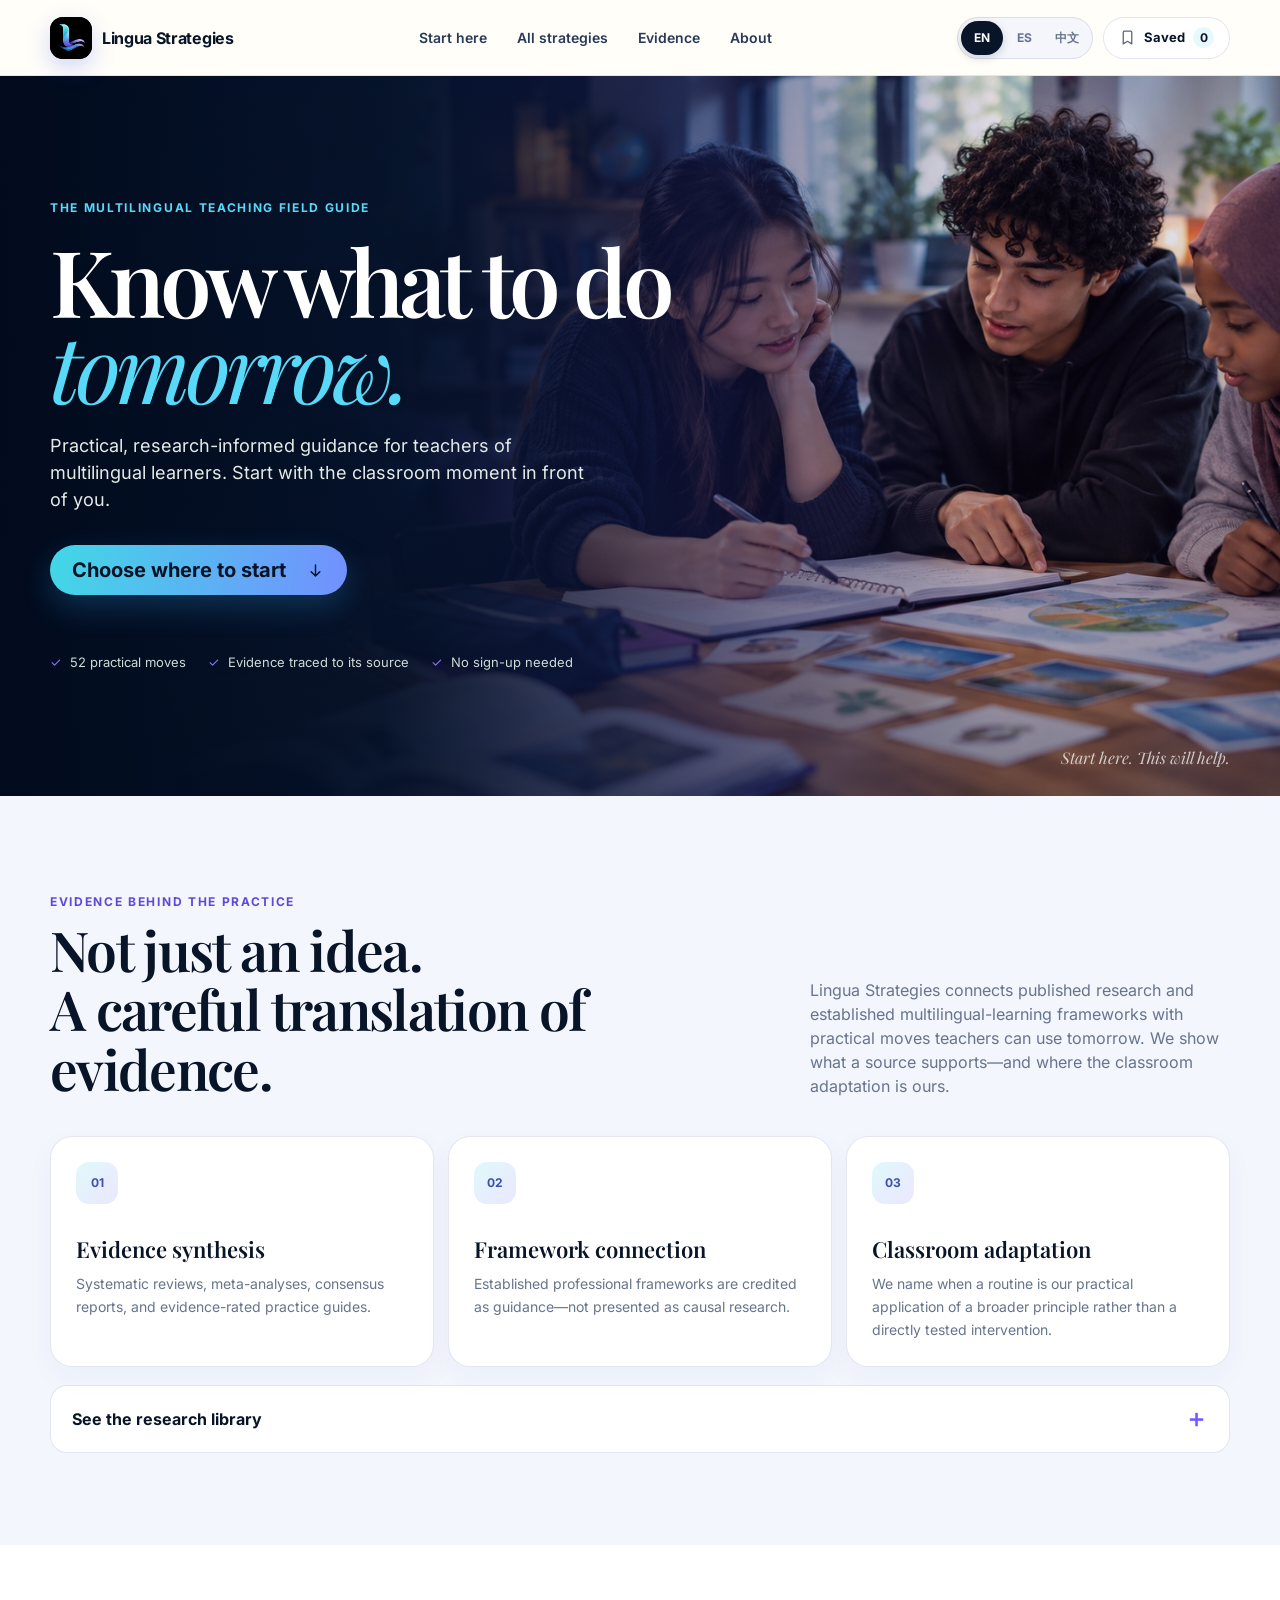
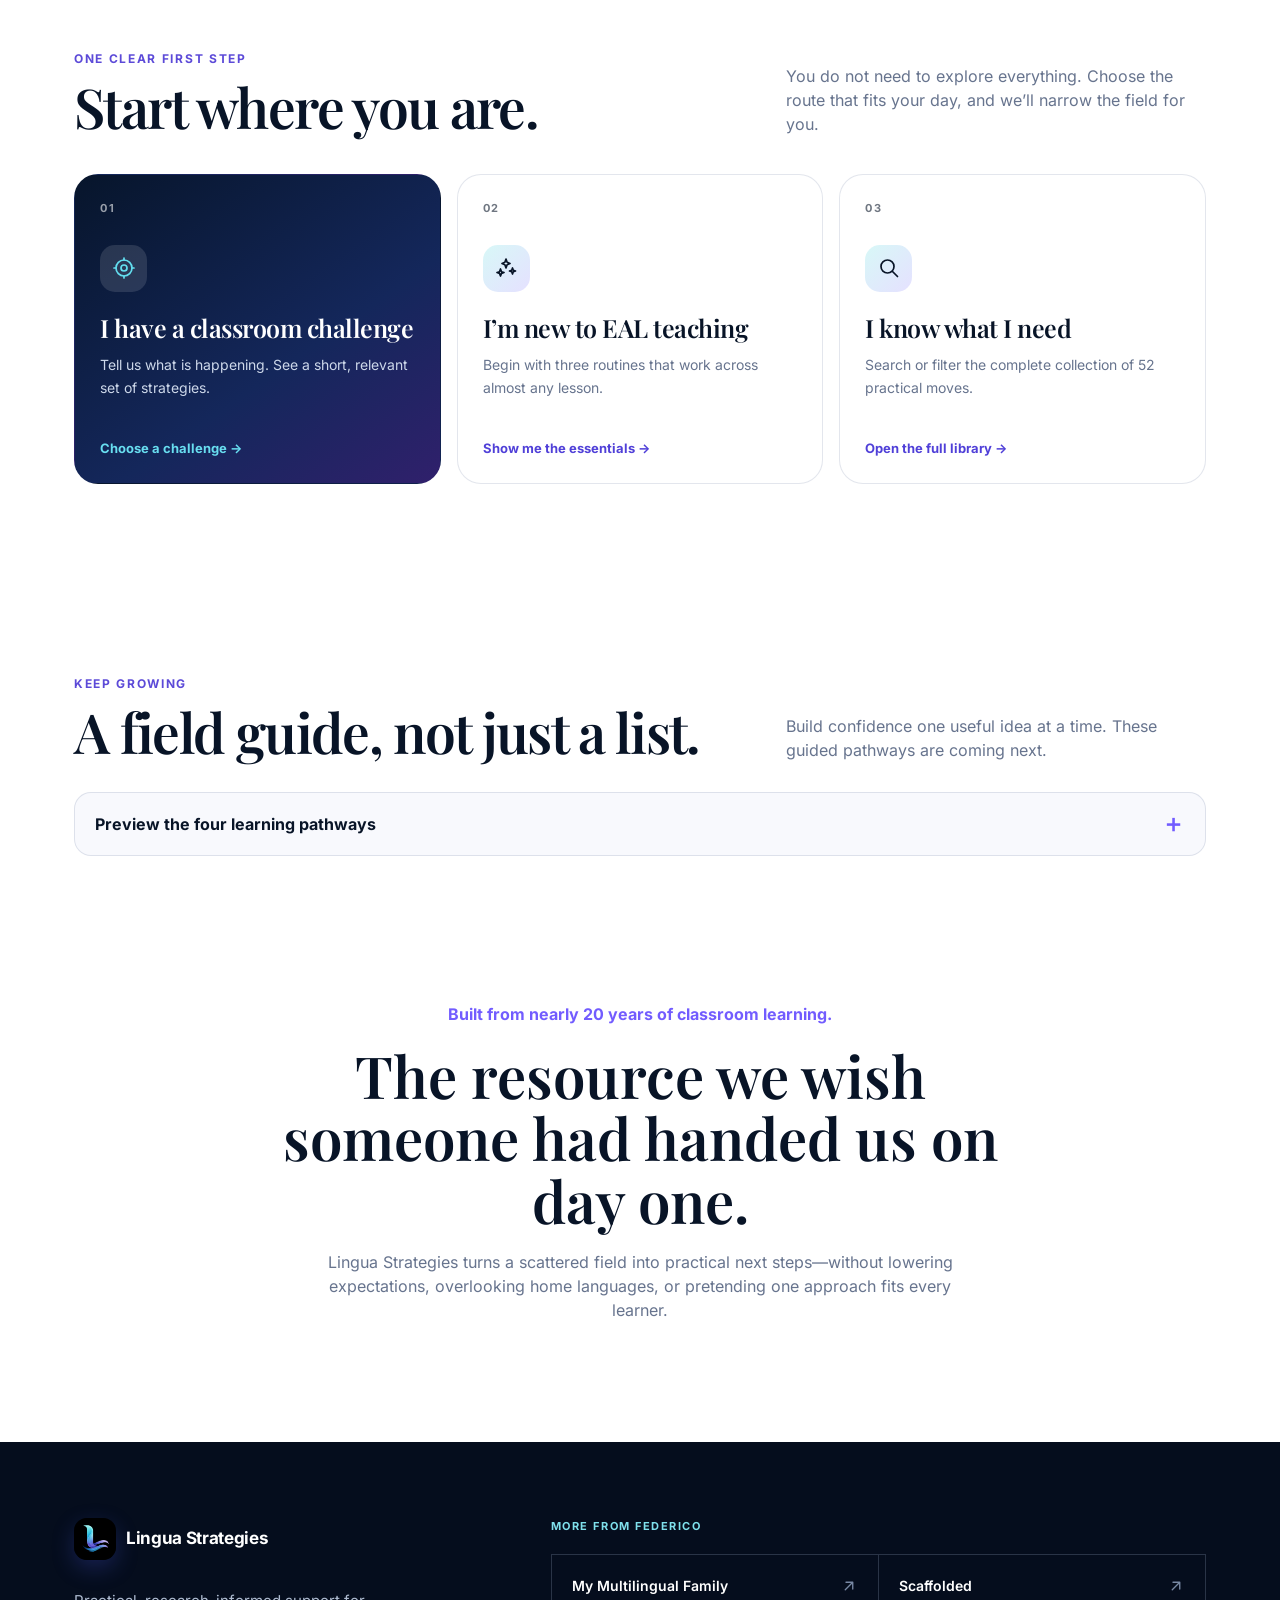
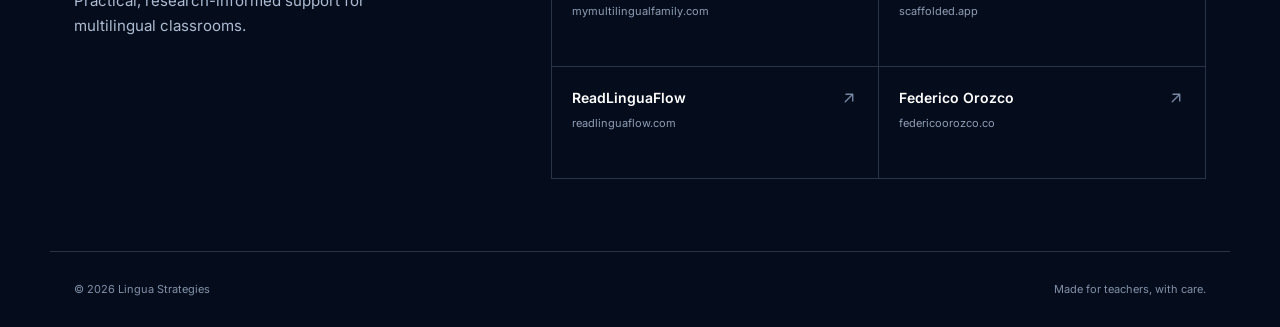
==== commit 4a0d3cf4: "Polish site icons and footer" ====
--- a/index.html
+++ b/index.html
@@ -5,7 +5,7 @@
   <meta name="viewport" content="width=device-width, initial-scale=1.0" />
   <meta name="description" content="Practical, research-informed guidance for teachers of multilingual learners." />
   <title>Lingua Strategies — Know what to try tomorrow</title>
-  <link rel="stylesheet" href="styles.css?v=9" />
+  <link rel="stylesheet" href="styles.css?v=11" />
 </head>
 <body>
   <header class="site-header">
@@ -13,7 +13,7 @@
     <nav aria-label="Main navigation">
       <a href="#start" data-en="Start here" data-zh="从这里开始">Start here</a><a href="#strategies" id="libraryNav" data-en="All strategies" data-zh="全部策略">All strategies</a><a href="#evidence" data-en="Evidence" data-zh="研究依据">Evidence</a><a href="#about" data-en="About" data-zh="关于">About</a>
     </nav>
-    <div class="header-actions"><div class="language-switch" role="group" aria-label="Language"><button type="button" data-locale="en" class="active" aria-pressed="true">EN</button><button type="button" data-locale="es" aria-pressed="false">ES</button><button type="button" data-locale="zh" aria-pressed="false">中文</button></div><button class="saved-button" id="savedButton" type="button" aria-label="Show saved strategies"><span id="savedLabel">Saved</span> <span id="savedCount">0</span></button></div>
+    <div class="header-actions"><div class="language-switch" role="group" aria-label="Language"><button type="button" data-locale="en" class="active" aria-pressed="true">EN</button><button type="button" data-locale="es" aria-pressed="false">ES</button><button type="button" data-locale="zh" aria-pressed="false">中文</button></div><button class="saved-button" id="savedButton" type="button" aria-label="Show saved strategies"><svg class="ui-icon" aria-hidden="true" viewBox="0 0 24 24"><path d="M6 4.75A1.75 1.75 0 0 1 7.75 3h8.5A1.75 1.75 0 0 1 18 4.75V21l-6-3.6L6 21V4.75Z" /></svg><span id="savedLabel">Saved</span> <span id="savedCount">0</span></button></div>
   </header>
 
   <main>
@@ -22,7 +22,7 @@
         <div class="eyebrow" data-en="The multilingual teaching field guide" data-zh="多语言学习者教学指南">The multilingual teaching field guide</div>
         <h1 data-en="Know what to do&lt;br&gt;&lt;em&gt;tomorrow.&lt;/em&gt;" data-zh="明天的课堂，&lt;br&gt;&lt;em&gt;从容有方法。&lt;/em&gt;">Know what to do<br><em>tomorrow.</em></h1>
         <p data-en="Practical, research-informed guidance for teachers of multilingual learners. Start with the classroom moment in front of you." data-zh="为多语言学习者教师提供实用、基于研究的教学建议。从眼前真实的课堂情境出发。">Practical, research-informed guidance for teachers of multilingual learners. Start with the classroom moment in front of you.</p>
-        <a class="primary-button" href="#start"><span data-en="Choose where to start" data-zh="选择你的起点">Choose where to start</span> <span aria-hidden="true">↓</span></a>
+        <a class="primary-button" href="#start"><span data-en="Choose where to start" data-zh="选择你的起点">Choose where to start</span><svg class="ui-icon button-icon" aria-hidden="true" viewBox="0 0 24 24"><path d="M12 5v14M6.5 13.5 12 19l5.5-5.5" /></svg></a>
         <div class="trust-line"><span data-en="52 practical moves" data-zh="52 个实用策略">52 practical moves</span><span data-en="Evidence traced to its source" data-zh="每项依据均可追溯来源">Evidence traced to its source</span><span data-en="No sign-up needed" data-zh="无需注册">No sign-up needed</span></div>
       </div>
       <div class="hero-credit" aria-hidden="true">Start here. This will help.</div>
@@ -51,9 +51,9 @@
         <p data-en="You do not need to explore everything. Choose the route that fits your day, and we’ll narrow the field for you." data-zh="你不需要一次浏览全部内容。选择最符合你今天需求的入口，我们会帮你缩小范围。">You do not need to explore everything. Choose the route that fits your day, and we’ll narrow the field for you.</p>
       </div>
       <div class="route-grid">
-        <button class="route-card route-card-primary" type="button" data-route="challenge" aria-controls="challengePanel" aria-expanded="false"><span class="route-number">01</span><span class="route-icon">◎</span><strong data-en="I have a classroom challenge" data-zh="我有一个课堂难题">I have a classroom challenge</strong><span data-en="Tell us what is happening. See a short, relevant set of strategies." data-zh="告诉我们正在发生什么，查看精简且相关的策略。">Tell us what is happening. See a short, relevant set of strategies.</span><span class="route-action" data-en="Choose a challenge →" data-zh="选择一个难题 →">Choose a challenge →</span></button>
-        <button class="route-card" type="button" data-route="starter" aria-controls="starterPanel" aria-expanded="false"><span class="route-number">02</span><span class="route-icon">↗</span><strong data-en="I’m new to EAL teaching" data-zh="我是 EAL 教学新手">I’m new to EAL teaching</strong><span data-en="Begin with three routines that work across almost any lesson." data-zh="从三个几乎适用于任何课堂的常规开始。">Begin with three routines that work across almost any lesson.</span><span class="route-action" data-en="Show me the essentials →" data-zh="查看入门必备 →">Show me the essentials →</span></button>
-        <button class="route-card" type="button" data-route="library" aria-controls="strategies" aria-expanded="false"><span class="route-number">03</span><span class="route-icon">⌕</span><strong data-en="I know what I need" data-zh="我知道自己需要什么">I know what I need</strong><span data-en="Search or filter the complete collection of 52 practical moves." data-zh="搜索或筛选全部 52 个实用策略。">Search or filter the complete collection of 52 practical moves.</span><span class="route-action" data-en="Open the full library →" data-zh="打开完整策略库 →">Open the full library →</span></button>
+        <button class="route-card route-card-primary" type="button" data-route="challenge" aria-controls="challengePanel" aria-expanded="false"><span class="route-number">01</span><span class="route-icon"><svg class="ui-icon" aria-hidden="true" viewBox="0 0 24 24"><circle cx="12" cy="12" r="8" /><circle cx="12" cy="12" r="3" /><path d="M12 2v2M22 12h-2M12 22v-2M2 12h2" /></svg></span><strong data-en="I have a classroom challenge" data-zh="我有一个课堂难题">I have a classroom challenge</strong><span data-en="Tell us what is happening. See a short, relevant set of strategies." data-zh="告诉我们正在发生什么，查看精简且相关的策略。">Tell us what is happening. See a short, relevant set of strategies.</span><span class="route-action" data-en="Choose a challenge →" data-zh="选择一个难题 →">Choose a challenge →</span></button>
+        <button class="route-card" type="button" data-route="starter" aria-controls="starterPanel" aria-expanded="false"><span class="route-number">02</span><span class="route-icon"><svg class="ui-icon" aria-hidden="true" viewBox="0 0 24 24"><path d="m12 3 1.1 3.2L16 7.5l-2.9 1.3L12 12l-1.1-3.2L8 7.5l2.9-1.3L12 3ZM18.5 12l.8 2.2 2.2.8-2.2.8-.8 2.2-.8-2.2-2.2-.8 2.2-.8.8-2.2ZM6.5 13l1 2.7 2.5.8-2.5.9-1 2.6-1-2.6-2.5-.9 2.5-.8 1-2.7Z" /></svg></span><strong data-en="I’m new to EAL teaching" data-zh="我是 EAL 教学新手">I’m new to EAL teaching</strong><span data-en="Begin with three routines that work across almost any lesson." data-zh="从三个几乎适用于任何课堂的常规开始。">Begin with three routines that work across almost any lesson.</span><span class="route-action" data-en="Show me the essentials →" data-zh="查看入门必备 →">Show me the essentials →</span></button>
+        <button class="route-card" type="button" data-route="library" aria-controls="strategies" aria-expanded="false"><span class="route-number">03</span><span class="route-icon"><svg class="ui-icon" aria-hidden="true" viewBox="0 0 24 24"><circle cx="10.5" cy="10.5" r="6.5" /><path d="m15.5 15.5 5 5" /></svg></span><strong data-en="I know what I need" data-zh="我知道自己需要什么">I know what I need</strong><span data-en="Search or filter the complete collection of 52 practical moves." data-zh="搜索或筛选全部 52 个实用策略。">Search or filter the complete collection of 52 practical moves.</span><span class="route-action" data-en="Open the full library →" data-zh="打开完整策略库 →">Open the full library →</span></button>
       </div>
       <div class="route-panel" id="challengePanel" hidden tabindex="-1">
         <div class="route-panel-heading"><div><span class="kicker" data-en="Your classroom moment" data-zh="你的课堂情境">Your classroom moment</span><h3 data-en="What would make tomorrow easier?" data-zh="什么能让明天的课堂更顺利？">What would make tomorrow easier?</h3></div><p data-en="Choose one. You can always come back and change it." data-zh="先选择一个，你随时可以回来更改。">Choose one. You can always come back and change it.</p></div>
@@ -61,7 +61,7 @@
       </div>
       <div class="route-panel starter-panel" id="starterPanel" hidden tabindex="-1">
         <span class="kicker" data-en="A calm place to begin" data-zh="一个从容的起点">A calm place to begin</span><h3 data-en="Three routines for your next lesson" data-zh="下一节课可以使用的三个常规">Three routines for your next lesson</h3><p data-en="These cover planning, clear directions, and student talk—the foundations you can reuse every day." data-zh="它们涵盖计划、清晰指令和学生对话，是每天都能重复使用的基础。">These cover planning, clear directions, and student talk—the foundations you can reuse every day.</p>
-        <button class="primary-button" id="starterButton" type="button"><span data-en="See my three starting strategies" data-zh="查看我的三个入门策略">See my three starting strategies</span> <span>→</span></button>
+        <button class="primary-button" id="starterButton" type="button"><span data-en="See my three starting strategies" data-zh="查看我的三个入门策略">See my three starting strategies</span><svg class="ui-icon button-icon" aria-hidden="true" viewBox="0 0 24 24"><path d="M5 12h14m-6-6 6 6-6 6" /></svg></button>
       </div>
     </section>
 
@@ -72,34 +72,51 @@
         <p id="resultSummary" role="status" aria-live="polite">Explore all 52 classroom-ready moves.</p>
       </div>
       <div class="search-row">
-        <label class="search-box"><span aria-hidden="true">⌕</span><span class="sr-only">Search strategies</span><input id="searchInput" type="search" placeholder="Search a classroom problem or strategy…" /></label>
-        <button class="filter-toggle" id="filterToggle" type="button" aria-expanded="false"><span id="filterLabel">Filters</span> <span id="activeFilterCount">0</span></button>
+        <label class="search-box"><svg class="ui-icon" aria-hidden="true" viewBox="0 0 24 24"><circle cx="10.5" cy="10.5" r="6.5" /><path d="m15.5 15.5 5 5" /></svg><span class="sr-only">Search strategies</span><input id="searchInput" type="search" placeholder="Search a classroom problem or strategy…" /></label>
+        <button class="filter-toggle" id="filterToggle" type="button" aria-expanded="false"><svg class="ui-icon" aria-hidden="true" viewBox="0 0 24 24"><path d="M4 7h10M18 7h2M4 17h2M10 17h10" /><circle cx="16" cy="7" r="2" /><circle cx="8" cy="17" r="2" /></svg><span id="filterLabel">Filters</span> <span id="activeFilterCount">0</span></button>
       </div>
       <div class="filter-panel" id="filterPanel" hidden><div id="categoryFilters"></div><button class="text-button" id="clearFilters" type="button">Clear filters</button></div>
       <div class="strategy-grid" id="strategyGrid"></div>
-      <div class="empty-state" id="emptyState" hidden><span>⌕</span><h3>No exact match yet</h3><p>Try a broader word like “talk”, “writing”, or “scaffold”.</p><button class="secondary-button" id="resetSearch" type="button">Show all strategies</button></div>
+      <div class="empty-state" id="emptyState" hidden><svg class="ui-icon empty-state-icon" aria-hidden="true" viewBox="0 0 24 24"><circle cx="10.5" cy="10.5" r="6.5" /><path d="m15.5 15.5 5 5" /></svg><h3>No exact match yet</h3><p>Try a broader word like “talk”, “writing”, or “scaffold”.</p><button class="secondary-button" id="resetSearch" type="button">Show all strategies</button></div>
       <button class="secondary-button load-more" id="loadMore" type="button" data-en="Show more strategies" data-zh="显示更多策略">Show more strategies</button>
     </section>
 
     <section class="field-guide" id="field-guide">
       <div class="section-heading"><div><span class="kicker" data-en="Keep growing" data-zh="持续成长">Keep growing</span><h2 data-en="A field guide, not just a list." data-zh="不只是一份清单，更是一份成长指南。">A field guide, not just a list.</h2></div><p data-en="Build confidence one useful idea at a time. These guided pathways are coming next." data-zh="每次掌握一个实用方法，逐步建立信心。更多引导式学习路径即将推出。">Build confidence one useful idea at a time. These guided pathways are coming next.</p></div>
       <details class="guide-disclosure"><summary><span data-en="Preview the four learning pathways" data-zh="预览四条学习路径">Preview the four learning pathways</span><span aria-hidden="true">＋</span></summary><div class="guide-grid">
-        <article><span>01</span><div class="guide-icon">◎</div><h3 data-en="Foundations" data-zh="基础知识">Foundations</h3><p data-en="Understand language development, scaffolding, and asset-based practice in plain language." data-zh="用清晰语言理解语言发展、学习支架和优势取向教学。">Understand language development, scaffolding, and asset-based practice in plain language.</p><span class="coming" data-en="Coming soon" data-zh="即将推出">Coming soon</span></article>
-        <article><span>02</span><div class="guide-icon">↔</div><h3 data-en="Co-Teaching" data-zh="协同教学">Co-Teaching</h3><p data-en="Plan, model, notice, reflect, and try—together with your teaching partner." data-zh="与教学搭档一起计划、示范、观察、反思和尝试。">Plan, model, notice, reflect, and try—together with your teaching partner.</p><span class="coming" data-en="Coming soon" data-zh="即将推出">Coming soon</span></article>
-        <article><span>03</span><div class="guide-icon">Aa</div><h3 data-en="Reading &amp; Writing" data-zh="阅读与写作">Reading & Writing</h3><p data-en="Go deeper into academic language, literacy, genre, and meaningful feedback." data-zh="深入学习学术语言、读写能力、文体和有意义的反馈。">Go deeper into academic language, literacy, genre, and meaningful feedback.</p><span class="coming" data-en="Coming soon" data-zh="即将推出">Coming soon</span></article>
-        <article><span>04</span><div class="guide-icon">↗</div><h3 data-en="Grow as an Educator" data-zh="教师专业成长">Grow as an Educator</h3><p data-en="Find careful research summaries, reflection tools, and learning pathways." data-zh="寻找严谨的研究摘要、反思工具和专业学习路径。">Find careful research summaries, reflection tools, and learning pathways.</p><span class="coming" data-en="Coming soon" data-zh="即将推出">Coming soon</span></article>
+        <article><span>01</span><div class="guide-icon"><svg class="ui-icon" aria-hidden="true" viewBox="0 0 24 24"><circle cx="12" cy="12" r="9" /><path d="m14.8 9.2-1.6 4-4 1.6 1.6-4 4-1.6Z" /></svg></div><h3 data-en="Foundations" data-zh="基础知识">Foundations</h3><p data-en="Understand language development, scaffolding, and asset-based practice in plain language." data-zh="用清晰语言理解语言发展、学习支架和优势取向教学。">Understand language development, scaffolding, and asset-based practice in plain language.</p><span class="coming" data-en="Coming soon" data-zh="即将推出">Coming soon</span></article>
+        <article><span>02</span><div class="guide-icon"><svg class="ui-icon" aria-hidden="true" viewBox="0 0 24 24"><circle cx="8" cy="8" r="3" /><circle cx="17" cy="9" r="2.5" /><path d="M2.5 20c.5-4 2.3-6 5.5-6s5 2 5.5 6M13 15.2c1-.8 2.2-1.2 3.7-1.2 2.8 0 4.3 1.8 4.8 5" /></svg></div><h3 data-en="Co-Teaching" data-zh="协同教学">Co-Teaching</h3><p data-en="Plan, model, notice, reflect, and try—together with your teaching partner." data-zh="与教学搭档一起计划、示范、观察、反思和尝试。">Plan, model, notice, reflect, and try—together with your teaching partner.</p><span class="coming" data-en="Coming soon" data-zh="即将推出">Coming soon</span></article>
+        <article><span>03</span><div class="guide-icon"><svg class="ui-icon" aria-hidden="true" viewBox="0 0 24 24"><path d="M4 5.5A2.5 2.5 0 0 1 6.5 3H11v16H6.5A2.5 2.5 0 0 0 4 21.5v-16ZM20 5.5A2.5 2.5 0 0 0 17.5 3H13v16h4.5a2.5 2.5 0 0 1 2.5 2.5v-16Z" /></svg></div><h3 data-en="Reading &amp; Writing" data-zh="阅读与写作">Reading & Writing</h3><p data-en="Go deeper into academic language, literacy, genre, and meaningful feedback." data-zh="深入学习学术语言、读写能力、文体和有意义的反馈。">Go deeper into academic language, literacy, genre, and meaningful feedback.</p><span class="coming" data-en="Coming soon" data-zh="即将推出">Coming soon</span></article>
+        <article><span>04</span><div class="guide-icon"><svg class="ui-icon" aria-hidden="true" viewBox="0 0 24 24"><path d="M12 21V10M12 14c-4 0-7-2.6-7-7 4 0 7 2.6 7 7ZM12 11c0-4 2.6-7 7-7 0 4-2.6 7-7 7Z" /></svg></div><h3 data-en="Grow as an Educator" data-zh="教师专业成长">Grow as an Educator</h3><p data-en="Find careful research summaries, reflection tools, and learning pathways." data-zh="寻找严谨的研究摘要、反思工具和专业学习路径。">Find careful research summaries, reflection tools, and learning pathways.</p><span class="coming" data-en="Coming soon" data-zh="即将推出">Coming soon</span></article>
       </div></details>
     </section>
 
     <section class="about" id="about"><p data-en="Built from nearly 20 years of classroom learning." data-zh="凝聚近二十年的课堂学习与实践。">Built from nearly 20 years of classroom learning.</p><h2 data-en="The resource we wish someone had handed us on day one." data-zh="这是我们希望入行第一天就有人交到手中的资源。">The resource we wish someone had handed us on day one.</h2><p data-en="Lingua Strategies turns a scattered field into practical next steps—without lowering expectations, overlooking home languages, or pretending one approach fits every learner." data-zh="Lingua Strategies 将分散的专业知识转化为清晰可行的下一步——不降低期望，不忽视家庭语言，也不假设一种方法适合所有学生。">Lingua Strategies turns a scattered field into practical next steps—without lowering expectations, overlooking home languages, or pretending one approach fits every learner.</p></section>
   </main>
 
-  <footer><a class="brand" href="#home"><span class="brand-mark"><img src="assets/lingua-logo.png" alt="" width="40" height="40" /></span><span>Lingua Strategies</span></a><p data-en="Practical support for multilingual classrooms." data-zh="为多语言课堂提供实用支持。">Practical support for multilingual classrooms.</p><span data-en="Made for teachers, with care." data-zh="为教师用心制作。">Made for teachers, with care.</span></footer>
+  <footer class="site-footer">
+    <div class="footer-main">
+      <div class="footer-intro">
+        <a class="brand" href="#home"><span class="brand-mark"><img src="assets/lingua-logo.png" alt="" width="40" height="40" /></span><span>Lingua Strategies</span></a>
+        <p data-en="Practical, research-informed support for multilingual classrooms." data-zh="为多语言课堂提供实用、基于研究的支持。">Practical, research-informed support for multilingual classrooms.</p>
+      </div>
+      <div class="footer-sites">
+        <p class="footer-label" id="footerSitesLabel" data-en="More from Federico" data-zh="Federico 的更多项目">More from Federico</p>
+        <nav class="footer-link-grid" aria-labelledby="footerSitesLabel">
+          <a href="https://www.mymultilingualfamily.com" target="_blank" rel="noopener noreferrer"><span><strong>My Multilingual Family</strong><small>mymultilingualfamily.com</small></span><svg class="ui-icon" aria-hidden="true" viewBox="0 0 24 24"><path d="M7 17 17 7M8 7h9v9" /></svg></a>
+          <a href="https://www.scaffolded.app" target="_blank" rel="noopener noreferrer"><span><strong>Scaffolded</strong><small>scaffolded.app</small></span><svg class="ui-icon" aria-hidden="true" viewBox="0 0 24 24"><path d="M7 17 17 7M8 7h9v9" /></svg></a>
+          <a href="https://www.readlinguaflow.com" target="_blank" rel="noopener noreferrer"><span><strong>ReadLinguaFlow</strong><small>readlinguaflow.com</small></span><svg class="ui-icon" aria-hidden="true" viewBox="0 0 24 24"><path d="M7 17 17 7M8 7h9v9" /></svg></a>
+          <a href="https://www.federicoorozco.co" target="_blank" rel="noopener noreferrer"><span><strong>Federico Orozco</strong><small>federicoorozco.co</small></span><svg class="ui-icon" aria-hidden="true" viewBox="0 0 24 24"><path d="M7 17 17 7M8 7h9v9" /></svg></a>
+        </nav>
+      </div>
+    </div>
+    <div class="footer-bottom"><span>© 2026 Lingua Strategies</span><span data-en="Made for teachers, with care." data-zh="为教师用心制作。">Made for teachers, with care.</span></div>
+  </footer>
 
   <dialog id="strategyDialog" aria-labelledby="dialogTitle"><div id="dialogContent"></div></dialog>
   <div class="toast" id="toast" role="status" aria-live="polite"></div>
   <script src="zh.js?v=2"></script>
   <script src="es.js?v=1"></script>
-  <script src="app.js?v=10"></script>
+  <script src="app.js?v=11"></script>
 </body>
 </html>
--- a/styles.css
+++ b/styles.css
@@ -146,3 +146,73 @@
 
 @media(max-width:900px){.evidence-methods{grid-template-columns:1fr}.evidence-methods article{min-height:165px}.evidence-methods h3{margin-top:22px}}
 @media(max-width:600px){.evidence-section{padding:68px 18px}.source-list{grid-template-columns:1fr}.source-list>a{min-height:130px}.research-note{padding:18px 16px}}
+
+/* A single, lightweight icon language keeps actions easier to scan without adding a dependency. */
+.ui-icon{width:20px;height:20px;display:inline-block;flex:0 0 auto;fill:none;stroke:currentColor;stroke-width:1.8;stroke-linecap:round;stroke-linejoin:round;vertical-align:middle}
+.button-icon{width:19px;height:19px}
+.primary-button>.button-icon{margin-left:2px}
+.saved-button{display:inline-flex;align-items:center;gap:8px;cursor:pointer}
+.saved-button>.ui-icon{width:17px;height:17px;color:#586681}
+.saved-button #savedLabel{display:inline;min-width:0;height:auto;margin:0;background:none;border-radius:0;font-size:13px}
+.saved-button #savedCount{margin-left:0}
+.route-icon .ui-icon,.guide-icon .ui-icon{width:24px;height:24px;stroke-width:1.7}
+.need-card .icon .ui-icon{width:23px;height:23px;stroke-width:1.75}
+.need-card small>.ui-icon{width:16px;height:16px}
+.search-box>.ui-icon{width:22px;height:22px;color:var(--muted)}
+.filter-toggle{display:inline-flex;align-items:center;justify-content:center;gap:8px}
+.filter-toggle>.ui-icon{width:18px;height:18px;color:#52617c}
+.filter-toggle #filterLabel{display:inline;min-width:0;height:auto;margin:0;background:none;border-radius:0;font-size:13px}
+.filter-toggle #activeFilterCount{margin-left:0}
+.save-icon{display:grid;place-items:center;transition:background .18s ease,color .18s ease}
+.save-icon:hover,.save-icon:focus-visible{background:#f1f2fb}
+.save-icon .ui-icon{width:21px;height:21px}
+.save-icon.saved .ui-icon{fill:currentColor}
+.card-meta>span{display:inline-flex;align-items:center;gap:6px}
+.card-meta .ui-icon{width:15px;height:15px}
+.card-arrow .ui-icon{width:20px;height:20px}
+.empty-state-icon{width:40px;height:40px;color:#8390a8;stroke-width:1.5}
+.source-list small,.research-sources a>strong{display:inline-flex;align-items:center;gap:5px}
+.source-list small .ui-icon,.research-sources a>strong .ui-icon{width:14px;height:14px}
+.research-icon .ui-icon{width:21px;height:21px}
+.dialog-close{display:grid;place-items:center;color:var(--ink)}
+.dialog-close .ui-icon{width:20px;height:20px}
+.dialog-meta span{display:inline-flex;align-items:center;gap:6px}
+.dialog-meta .ui-icon{width:14px;height:14px}
+.light-button .ui-icon{width:17px;height:17px}
+
+@media(max-width:600px){
+  .saved-button{display:none}
+  .filter-toggle:before{content:none}
+  .filter-toggle>.ui-icon{width:20px;height:20px}
+  .need-card small>.ui-icon{width:18px;height:18px}
+}
+@media(max-width:700px){.saved-button{display:none}}
+
+/* The footer closes the field guide with one clear path into Federico's wider work. */
+.site-footer{display:block;padding:0;background:#050d1d;color:#fff;border-top:0;font-size:14px}
+.footer-main,.footer-bottom{width:min(100%,1180px);margin:0 auto;padding-left:24px;padding-right:24px}
+.footer-main{display:grid;grid-template-columns:minmax(260px,.8fr) minmax(520px,1.4fr);gap:clamp(56px,8vw,120px);padding-top:76px;padding-bottom:72px}
+.footer-intro .brand{width:max-content;color:#fff;font-size:17px}
+.footer-intro p{max-width:360px;margin:28px 0 0;color:#aebbd0;font-size:15px;line-height:1.7}
+.footer-label{margin:0 0 20px;color:#7fe0ec;font-size:11px;font-weight:700;letter-spacing:.14em;text-transform:uppercase}
+.footer-link-grid{display:grid;grid-template-columns:repeat(2,minmax(0,1fr));border-top:1px solid rgba(188,207,238,.2);border-left:1px solid rgba(188,207,238,.2)}
+.footer-link-grid a{min-height:112px;padding:22px 20px;display:flex;align-items:flex-start;justify-content:space-between;gap:18px;border-right:1px solid rgba(188,207,238,.2);border-bottom:1px solid rgba(188,207,238,.2);color:#fff;text-decoration:none;transition:background .18s ease,color .18s ease}
+.footer-link-grid a:hover,.footer-link-grid a:focus-visible{background:rgba(103,132,255,.12);color:#83e3ef}
+.footer-link-grid a>span{display:flex;min-width:0;flex-direction:column;gap:8px}
+.footer-link-grid strong{font-size:14px;font-weight:600;line-height:1.35}
+.footer-link-grid small{color:#8f9db3;font-size:11px;line-height:1.35;overflow-wrap:anywhere}
+.footer-link-grid .ui-icon{width:18px;height:18px;flex:0 0 18px;color:#7888a4;transition:transform .18s ease,color .18s ease}
+.footer-link-grid a:hover .ui-icon,.footer-link-grid a:focus-visible .ui-icon{transform:translate(2px,-2px);color:#83e3ef}
+.footer-bottom{min-height:76px;display:flex;align-items:center;justify-content:space-between;gap:24px;border-top:1px solid rgba(188,207,238,.2);color:#8290a7;font-size:11px}
+
+@media(max-width:800px){
+  .footer-main{grid-template-columns:1fr;gap:48px;padding-top:62px;padding-bottom:54px}
+}
+@media(max-width:600px){
+  .footer-main,.footer-bottom{padding-left:18px;padding-right:18px}
+  .footer-main{gap:42px;padding-top:50px;padding-bottom:42px}
+  .footer-intro p{margin-top:22px}
+  .footer-link-grid{grid-template-columns:1fr}
+  .footer-link-grid a{min-height:88px;padding:19px 17px}
+  .footer-bottom{min-height:92px;align-items:flex-start;justify-content:center;flex-direction:column;gap:7px;padding-top:22px;padding-bottom:22px}
+}
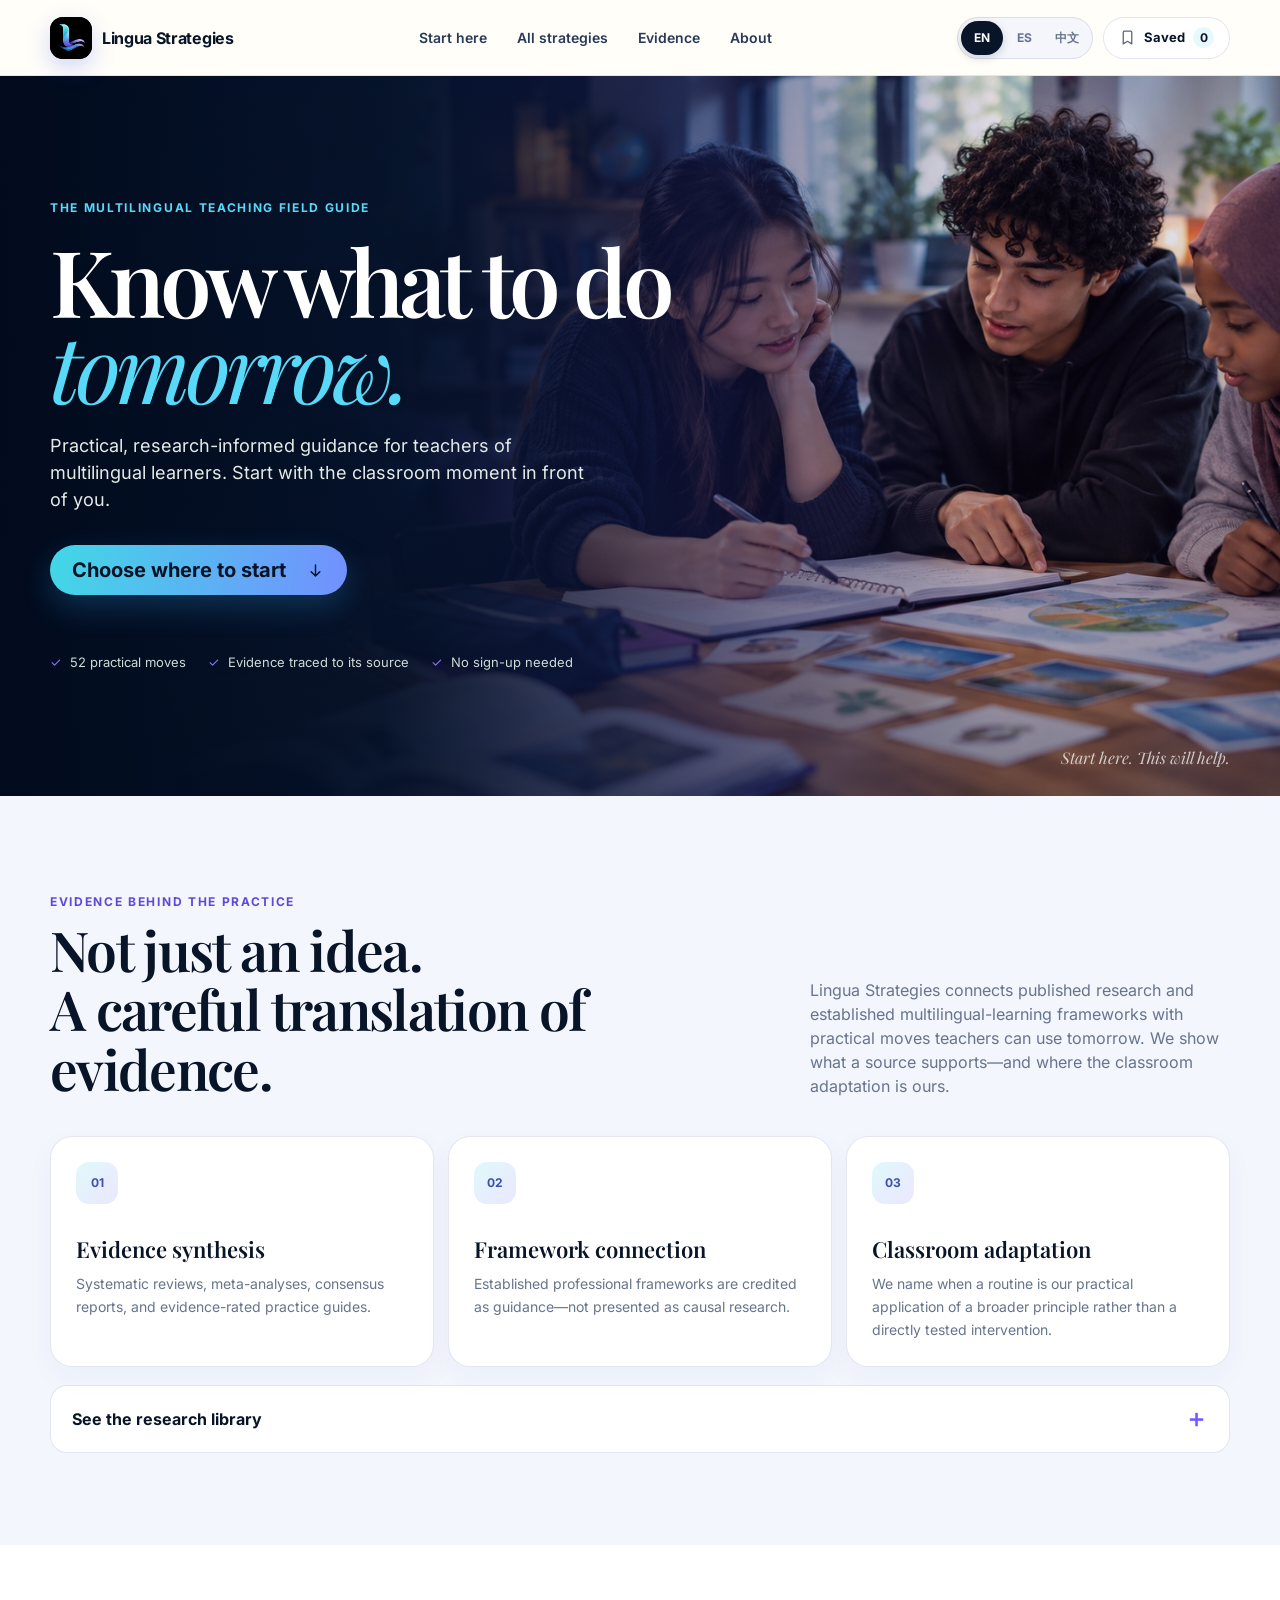
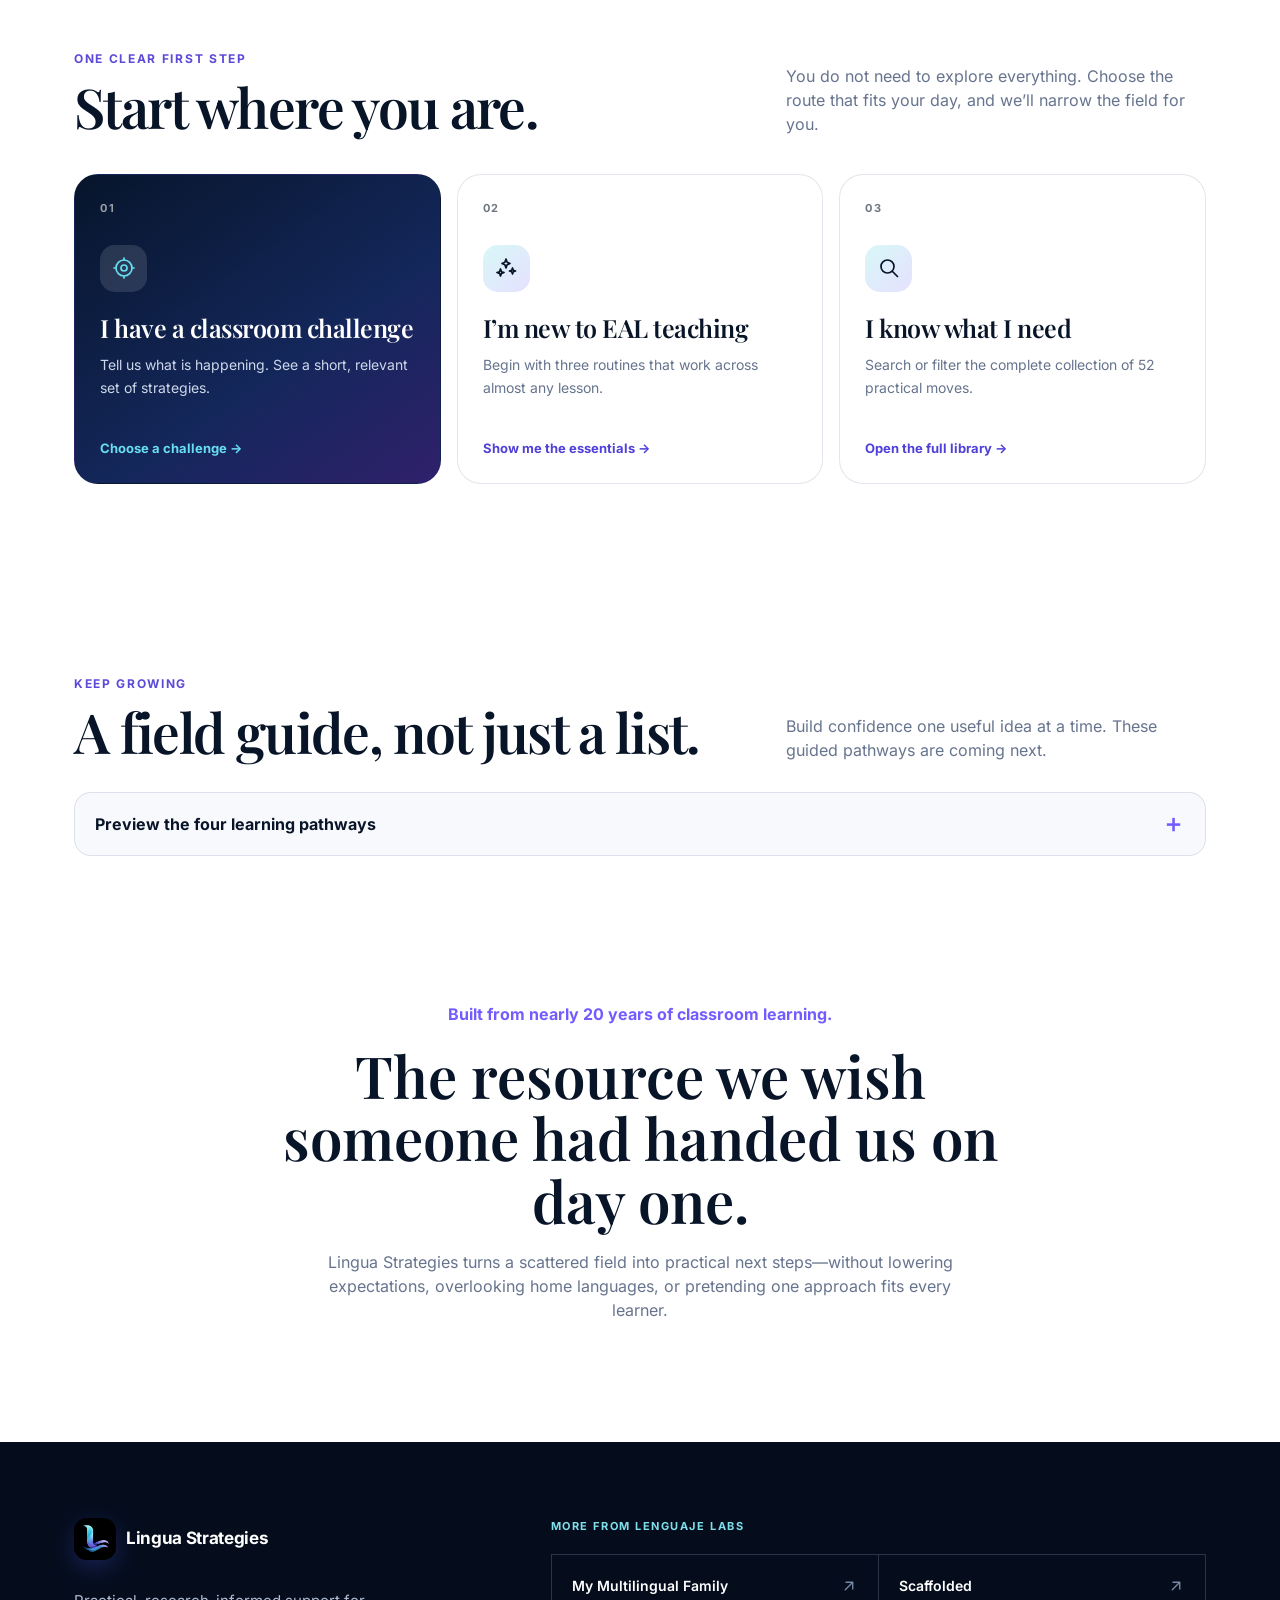
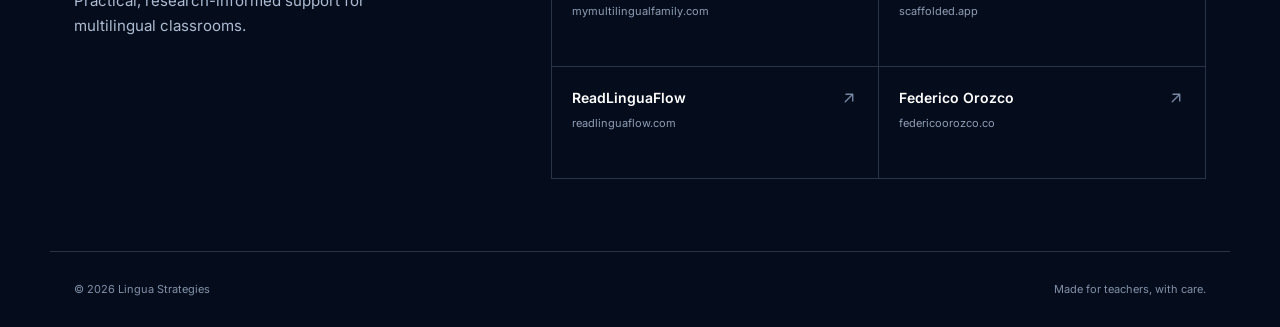
==== commit 93f3ee3e: "Update footer branding to Lenguaje Labs" ====
--- a/index.html
+++ b/index.html
@@ -101,7 +101,7 @@
         <p data-en="Practical, research-informed support for multilingual classrooms." data-zh="为多语言课堂提供实用、基于研究的支持。">Practical, research-informed support for multilingual classrooms.</p>
       </div>
       <div class="footer-sites">
-        <p class="footer-label" id="footerSitesLabel" data-en="More from Federico" data-zh="Federico 的更多项目">More from Federico</p>
+        <p class="footer-label" id="footerSitesLabel" data-en="More from Lenguaje Labs" data-zh="Lenguaje Labs 的更多项目">More from Lenguaje Labs</p>
         <nav class="footer-link-grid" aria-labelledby="footerSitesLabel">
           <a href="https://www.mymultilingualfamily.com" target="_blank" rel="noopener noreferrer"><span><strong>My Multilingual Family</strong><small>mymultilingualfamily.com</small></span><svg class="ui-icon" aria-hidden="true" viewBox="0 0 24 24"><path d="M7 17 17 7M8 7h9v9" /></svg></a>
           <a href="https://www.scaffolded.app" target="_blank" rel="noopener noreferrer"><span><strong>Scaffolded</strong><small>scaffolded.app</small></span><svg class="ui-icon" aria-hidden="true" viewBox="0 0 24 24"><path d="M7 17 17 7M8 7h9v9" /></svg></a>
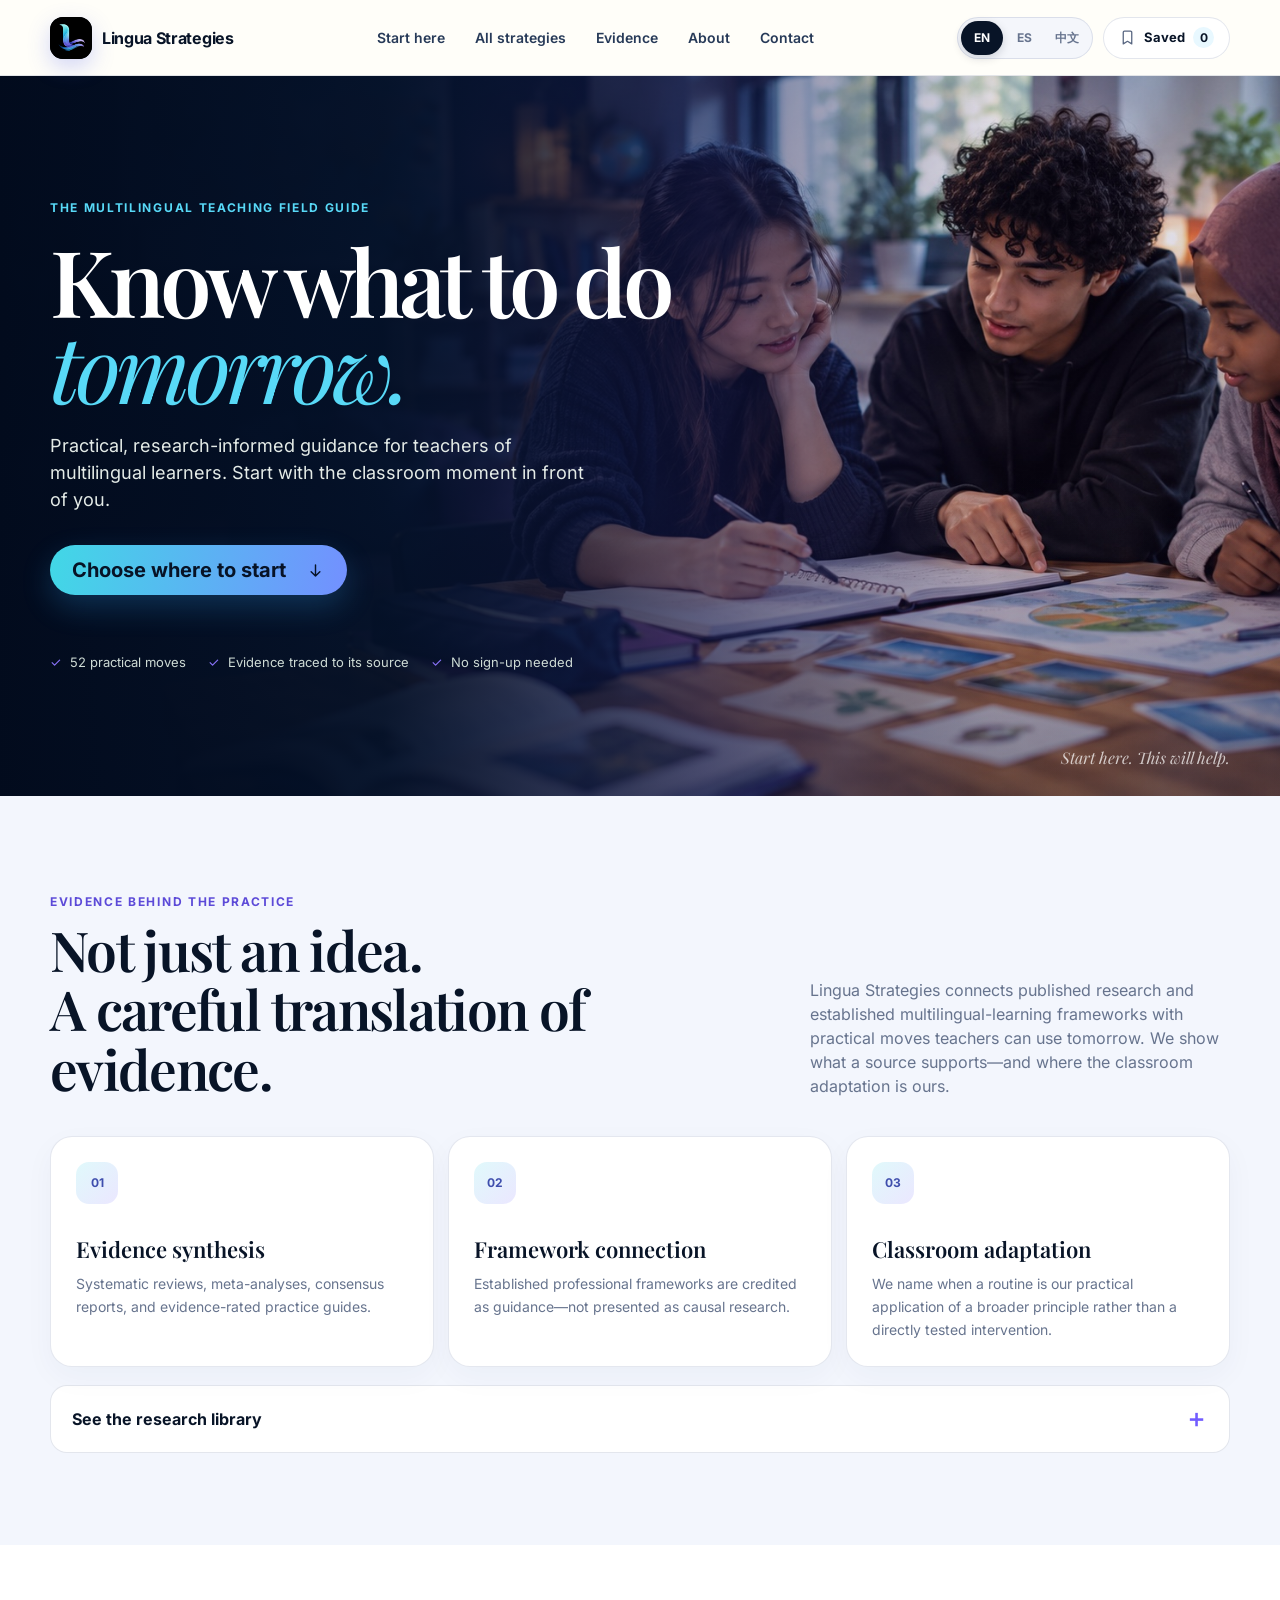
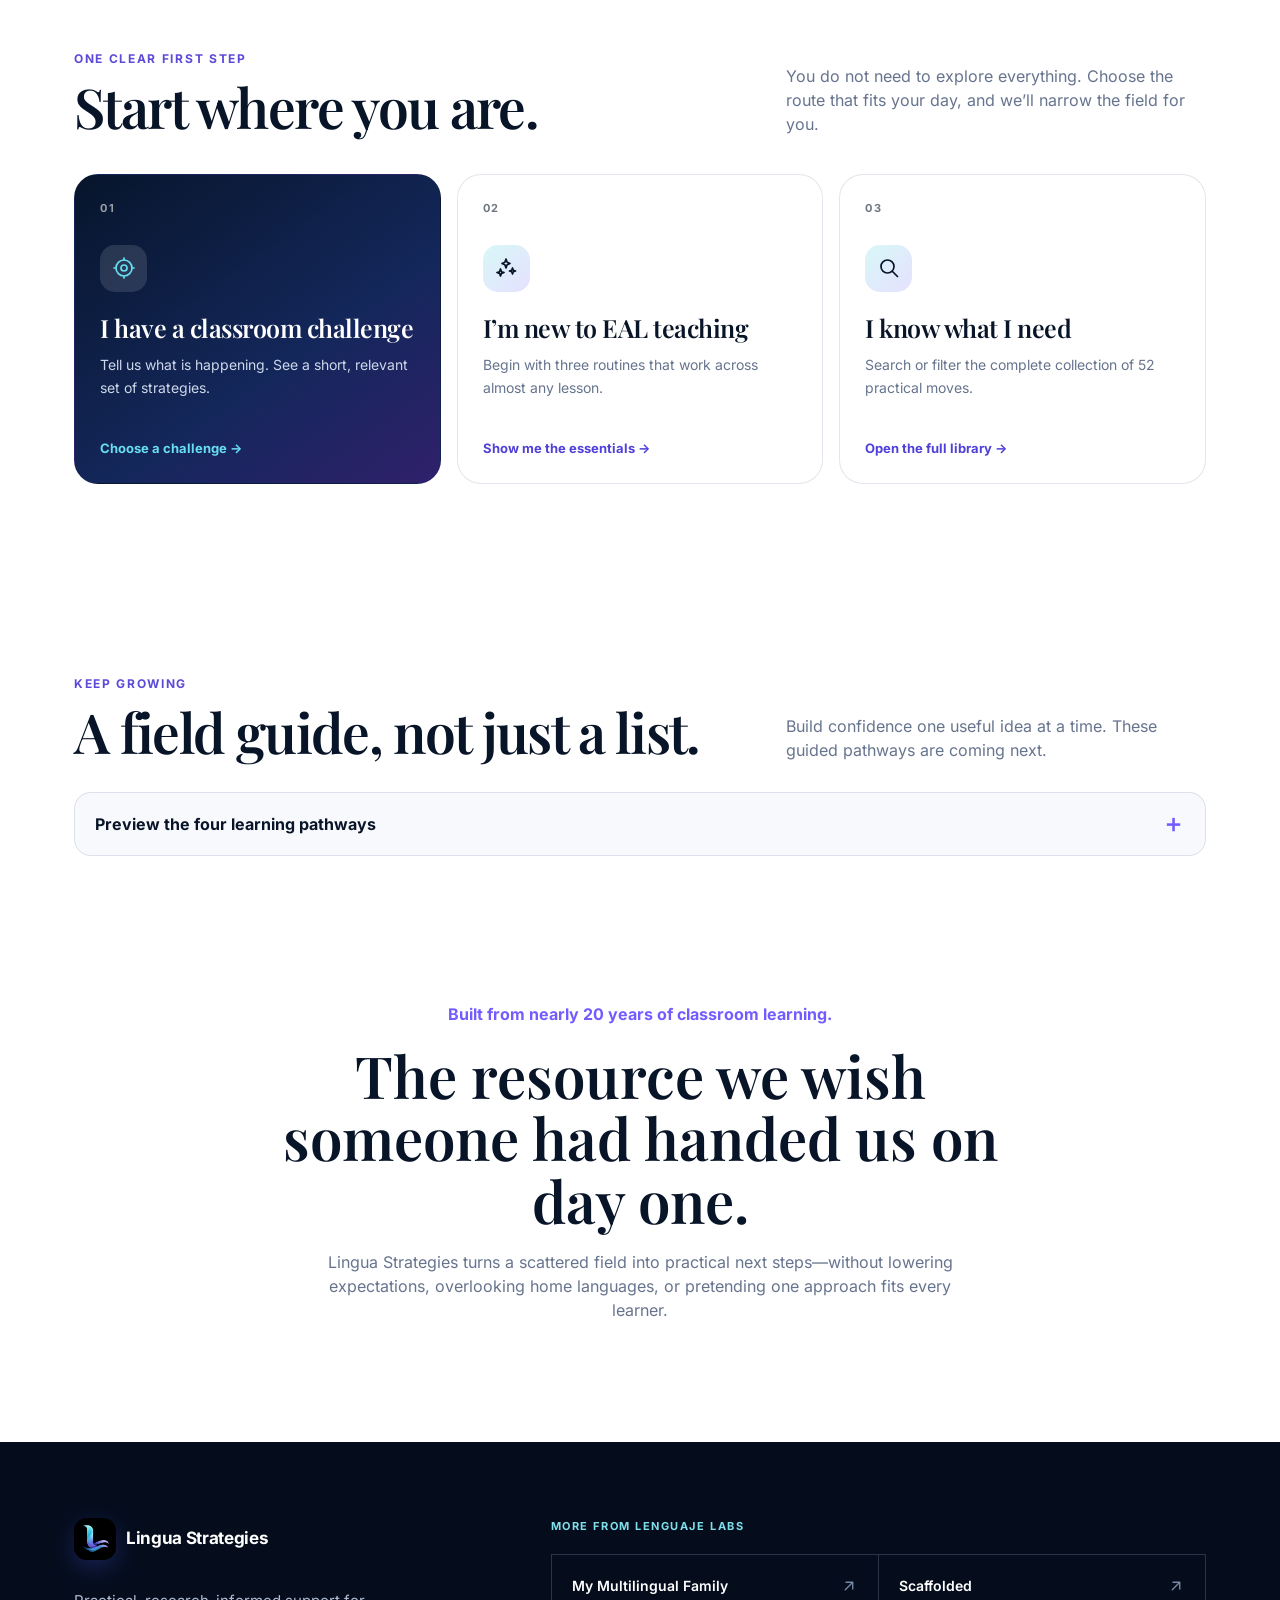
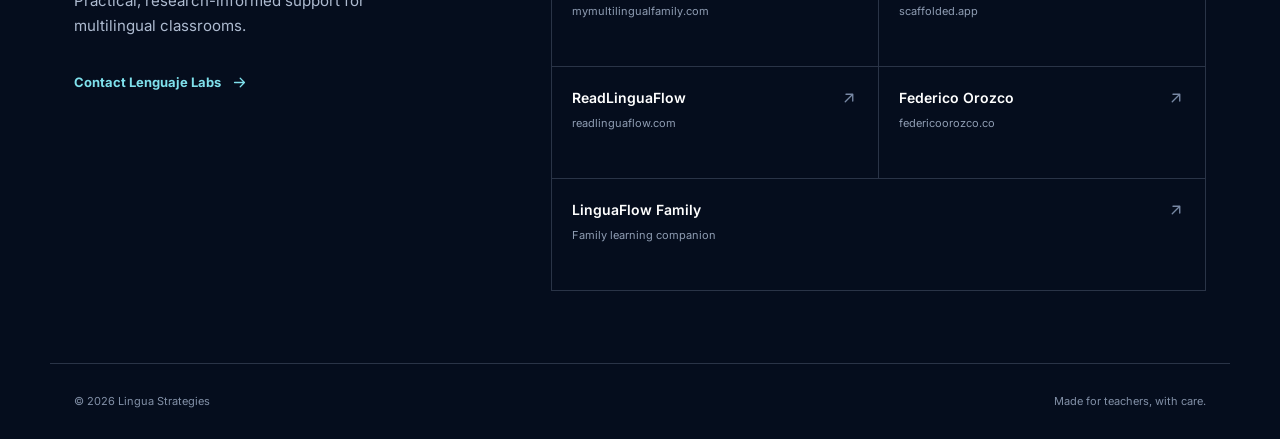
==== commit 4b81265a: "Add multilingual contact experience" ====
--- a/index.html
+++ b/index.html
@@ -5,13 +5,13 @@
   <meta name="viewport" content="width=device-width, initial-scale=1.0" />
   <meta name="description" content="Practical, research-informed guidance for teachers of multilingual learners." />
   <title>Lingua Strategies — Know what to try tomorrow</title>
-  <link rel="stylesheet" href="styles.css?v=11" />
+  <link rel="stylesheet" href="styles.css?v=12" />
 </head>
 <body>
   <header class="site-header">
     <a class="brand" href="#home" aria-label="Lingua Strategies home"><span class="brand-mark"><img src="assets/lingua-logo.png" alt="" width="40" height="40" /></span><span>Lingua Strategies</span></a>
     <nav aria-label="Main navigation">
-      <a href="#start" data-en="Start here" data-zh="从这里开始">Start here</a><a href="#strategies" id="libraryNav" data-en="All strategies" data-zh="全部策略">All strategies</a><a href="#evidence" data-en="Evidence" data-zh="研究依据">Evidence</a><a href="#about" data-en="About" data-zh="关于">About</a>
+      <a href="#start" data-en="Start here" data-zh="从这里开始">Start here</a><a href="#strategies" id="libraryNav" data-en="All strategies" data-zh="全部策略">All strategies</a><a href="#evidence" data-en="Evidence" data-zh="研究依据">Evidence</a><a href="#about" data-en="About" data-zh="关于">About</a><a href="contact.html" data-en="Contact" data-zh="联系我们">Contact</a>
     </nav>
     <div class="header-actions"><div class="language-switch" role="group" aria-label="Language"><button type="button" data-locale="en" class="active" aria-pressed="true">EN</button><button type="button" data-locale="es" aria-pressed="false">ES</button><button type="button" data-locale="zh" aria-pressed="false">中文</button></div><button class="saved-button" id="savedButton" type="button" aria-label="Show saved strategies"><svg class="ui-icon" aria-hidden="true" viewBox="0 0 24 24"><path d="M6 4.75A1.75 1.75 0 0 1 7.75 3h8.5A1.75 1.75 0 0 1 18 4.75V21l-6-3.6L6 21V4.75Z" /></svg><span id="savedLabel">Saved</span> <span id="savedCount">0</span></button></div>
   </header>
@@ -99,6 +99,7 @@
       <div class="footer-intro">
         <a class="brand" href="#home"><span class="brand-mark"><img src="assets/lingua-logo.png" alt="" width="40" height="40" /></span><span>Lingua Strategies</span></a>
         <p data-en="Practical, research-informed support for multilingual classrooms." data-zh="为多语言课堂提供实用、基于研究的支持。">Practical, research-informed support for multilingual classrooms.</p>
+        <a class="footer-contact-link" href="contact.html"><span data-en="Contact Lenguaje Labs" data-zh="联系 Lenguaje Labs">Contact Lenguaje Labs</span><svg class="ui-icon" aria-hidden="true" viewBox="0 0 24 24"><path d="M5 12h14m-6-6 6 6-6 6" /></svg></a>
       </div>
       <div class="footer-sites">
         <p class="footer-label" id="footerSitesLabel" data-en="More from Lenguaje Labs" data-zh="Lenguaje Labs 的更多项目">More from Lenguaje Labs</p>
@@ -107,6 +108,7 @@
           <a href="https://www.scaffolded.app" target="_blank" rel="noopener noreferrer"><span><strong>Scaffolded</strong><small>scaffolded.app</small></span><svg class="ui-icon" aria-hidden="true" viewBox="0 0 24 24"><path d="M7 17 17 7M8 7h9v9" /></svg></a>
           <a href="https://www.readlinguaflow.com" target="_blank" rel="noopener noreferrer"><span><strong>ReadLinguaFlow</strong><small>readlinguaflow.com</small></span><svg class="ui-icon" aria-hidden="true" viewBox="0 0 24 24"><path d="M7 17 17 7M8 7h9v9" /></svg></a>
           <a href="https://www.federicoorozco.co" target="_blank" rel="noopener noreferrer"><span><strong>Federico Orozco</strong><small>federicoorozco.co</small></span><svg class="ui-icon" aria-hidden="true" viewBox="0 0 24 24"><path d="M7 17 17 7M8 7h9v9" /></svg></a>
+          <a href="https://lenguajelabs-design.github.io/LinguaFlow-Family/#/today" target="_blank" rel="noopener noreferrer"><span><strong>LinguaFlow Family</strong><small>Family learning companion</small></span><svg class="ui-icon" aria-hidden="true" viewBox="0 0 24 24"><path d="M7 17 17 7M8 7h9v9" /></svg></a>
         </nav>
       </div>
     </div>
--- a/styles.css
+++ b/styles.css
@@ -197,6 +197,7 @@
 .footer-label{margin:0 0 20px;color:#7fe0ec;font-size:11px;font-weight:700;letter-spacing:.14em;text-transform:uppercase}
 .footer-link-grid{display:grid;grid-template-columns:repeat(2,minmax(0,1fr));border-top:1px solid rgba(188,207,238,.2);border-left:1px solid rgba(188,207,238,.2)}
 .footer-link-grid a{min-height:112px;padding:22px 20px;display:flex;align-items:flex-start;justify-content:space-between;gap:18px;border-right:1px solid rgba(188,207,238,.2);border-bottom:1px solid rgba(188,207,238,.2);color:#fff;text-decoration:none;transition:background .18s ease,color .18s ease}
+.footer-link-grid a:last-child:nth-child(odd){grid-column:1/-1}
 .footer-link-grid a:hover,.footer-link-grid a:focus-visible{background:rgba(103,132,255,.12);color:#83e3ef}
 .footer-link-grid a>span{display:flex;min-width:0;flex-direction:column;gap:8px}
 .footer-link-grid strong{font-size:14px;font-weight:600;line-height:1.35}
@@ -214,5 +215,64 @@
   .footer-intro p{margin-top:22px}
   .footer-link-grid{grid-template-columns:1fr}
   .footer-link-grid a{min-height:88px;padding:19px 17px}
+  .footer-link-grid a:last-child:nth-child(odd){grid-column:auto}
   .footer-bottom{min-height:92px;align-items:flex-start;justify-content:center;flex-direction:column;gap:7px;padding-top:22px;padding-bottom:22px}
 }
+
+/* A direct, low-friction contact route for a static, privacy-conscious site. */
+.footer-contact-link{width:max-content;min-height:44px;margin-top:22px;display:inline-flex;align-items:center;gap:10px;color:#7fe0ec;font-size:13px;font-weight:700;text-decoration:none}
+.footer-contact-link .ui-icon{width:17px;height:17px;transition:transform .18s ease}
+.footer-contact-link:hover .ui-icon,.footer-contact-link:focus-visible .ui-icon{transform:translateX(3px)}
+.contact-page{background:#f5f7ff}
+.contact-hero{padding:86px max(24px,calc((100vw - 1120px)/2)) 138px;background:radial-gradient(circle at 82% 18%,rgba(84,95,233,.34),transparent 30%),radial-gradient(circle at 20% 100%,rgba(34,203,221,.14),transparent 35%),#061226;color:#fff}
+.contact-back-link{min-height:44px;display:inline-flex;align-items:center;color:#aab9d1;font-size:13px;font-weight:650;text-decoration:none}
+.contact-back-link:hover,.contact-back-link:focus-visible{color:#7fe0ec}
+.contact-hero-grid{display:grid;grid-template-columns:minmax(0,1.25fr) minmax(280px,.6fr);align-items:end;gap:80px;margin-top:68px}
+.contact-hero .kicker{color:#7fe0ec}
+.contact-hero h1{max-width:720px;margin:14px 0 24px;font:600 clamp(54px,7vw,88px)/.98 'Playfair Display',Georgia,serif;letter-spacing:-.05em}
+.contact-hero-copy>p{max-width:610px;margin:0;color:#cbd6e6;font-size:18px;line-height:1.7}
+.contact-direct{padding:24px 0;border-top:1px solid rgba(188,207,238,.25);border-bottom:1px solid rgba(188,207,238,.25)}
+.contact-direct>span{display:block;margin-bottom:9px;color:#8e9eb7;font-size:11px;font-weight:700;letter-spacing:.12em;text-transform:uppercase}
+.contact-direct a{display:inline-flex;align-items:center;gap:9px;color:#fff;font-size:17px;font-weight:650;text-decoration:none;overflow-wrap:anywhere}
+.contact-direct a:hover,.contact-direct a:focus-visible{color:#7fe0ec}
+.contact-direct a .ui-icon{width:17px;height:17px}
+.contact-direct p{margin:13px 0 0;color:#8999b2;font-size:12px;line-height:1.55}
+.contact-section{width:min(100% - 48px,1060px);margin:-70px auto 110px;display:grid;grid-template-columns:minmax(250px,.65fr) minmax(480px,1.15fr);gap:70px;align-items:start}
+.contact-context{padding-top:116px}
+.contact-context h2{margin:10px 0 18px;font:600 clamp(34px,4vw,48px)/1.08 'Playfair Display',Georgia,serif;letter-spacing:-.035em}
+.contact-context>p{margin:0;color:var(--muted);line-height:1.75}
+.contact-reasons{margin:32px 0 0;padding:0;display:grid;gap:15px;list-style:none;color:var(--ink-2);font-size:14px}
+.contact-reasons li{display:flex;align-items:flex-start;gap:11px}
+.contact-reasons li:before{content:'✓';width:23px;height:23px;display:grid;place-items:center;flex:0 0 23px;border-radius:50%;background:linear-gradient(135deg,#ddf8f9,#e9e5ff);color:#4e4fc0;font-size:11px;font-weight:800}
+.contact-form{padding:34px;border:1px solid rgba(46,72,129,.12);border-radius:26px;background:#fff;box-shadow:0 22px 65px rgba(23,40,84,.11)}
+.contact-form-grid{display:grid;grid-template-columns:repeat(2,minmax(0,1fr));gap:20px}
+.contact-field{display:flex;flex-direction:column;gap:8px}
+.contact-field-full{grid-column:1/-1}
+.contact-field label{color:var(--ink);font-size:13px;font-weight:700}
+.contact-field input,.contact-field select,.contact-field textarea{width:100%;border:1px solid rgba(46,72,129,.18);border-radius:13px;background:#fbfcff;color:var(--ink);font:inherit;outline:none;transition:border-color .18s ease,box-shadow .18s ease,background .18s ease}
+.contact-field input,.contact-field select{height:52px;padding:0 15px}
+.contact-field textarea{min-height:164px;padding:14px 15px;resize:vertical;line-height:1.55}
+.contact-field input:focus,.contact-field select:focus,.contact-field textarea:focus{border-color:#6659dc;background:#fff;box-shadow:0 0 0 4px rgba(102,89,220,.1)}
+.contact-submit{width:100%;margin-top:22px;border:0;background:linear-gradient(100deg,#31cbd8,#7180ed);color:#071326}
+.contact-submit:hover{background:linear-gradient(100deg,#5bdbe2,#8a78f0)}
+.contact-form-note{margin:15px 2px 0;color:var(--muted);font-size:11px;line-height:1.55;text-align:center}
+.contact-status{min-height:20px;margin:10px 0 0;color:#4351aa;font-size:12px;font-weight:650;text-align:center}
+html[lang="zh-CN"] .contact-hero h1,html[lang="zh-CN"] .contact-context h2{font-family:'PingFang SC','Microsoft YaHei',sans-serif;font-weight:700;letter-spacing:-.02em}
+
+@media(max-width:800px){
+  .contact-hero{padding-bottom:120px}
+  .contact-hero-grid{grid-template-columns:1fr;gap:44px;margin-top:48px}
+  .contact-section{grid-template-columns:1fr;gap:36px}
+  .contact-context{padding-top:108px}
+}
+@media(max-width:600px){
+  .contact-hero{padding:60px 18px 100px}
+  .contact-hero-grid{margin-top:42px}
+  .contact-hero h1{font-size:52px}
+  .contact-hero-copy>p{font-size:16px}
+  .contact-section{width:calc(100% - 36px);margin-top:-54px;margin-bottom:72px;gap:28px}
+  .contact-context{padding-top:72px}
+  .contact-form{padding:24px 18px;border-radius:21px}
+  .contact-form-grid{grid-template-columns:1fr;gap:17px}
+  .contact-field-full{grid-column:auto}
+}
